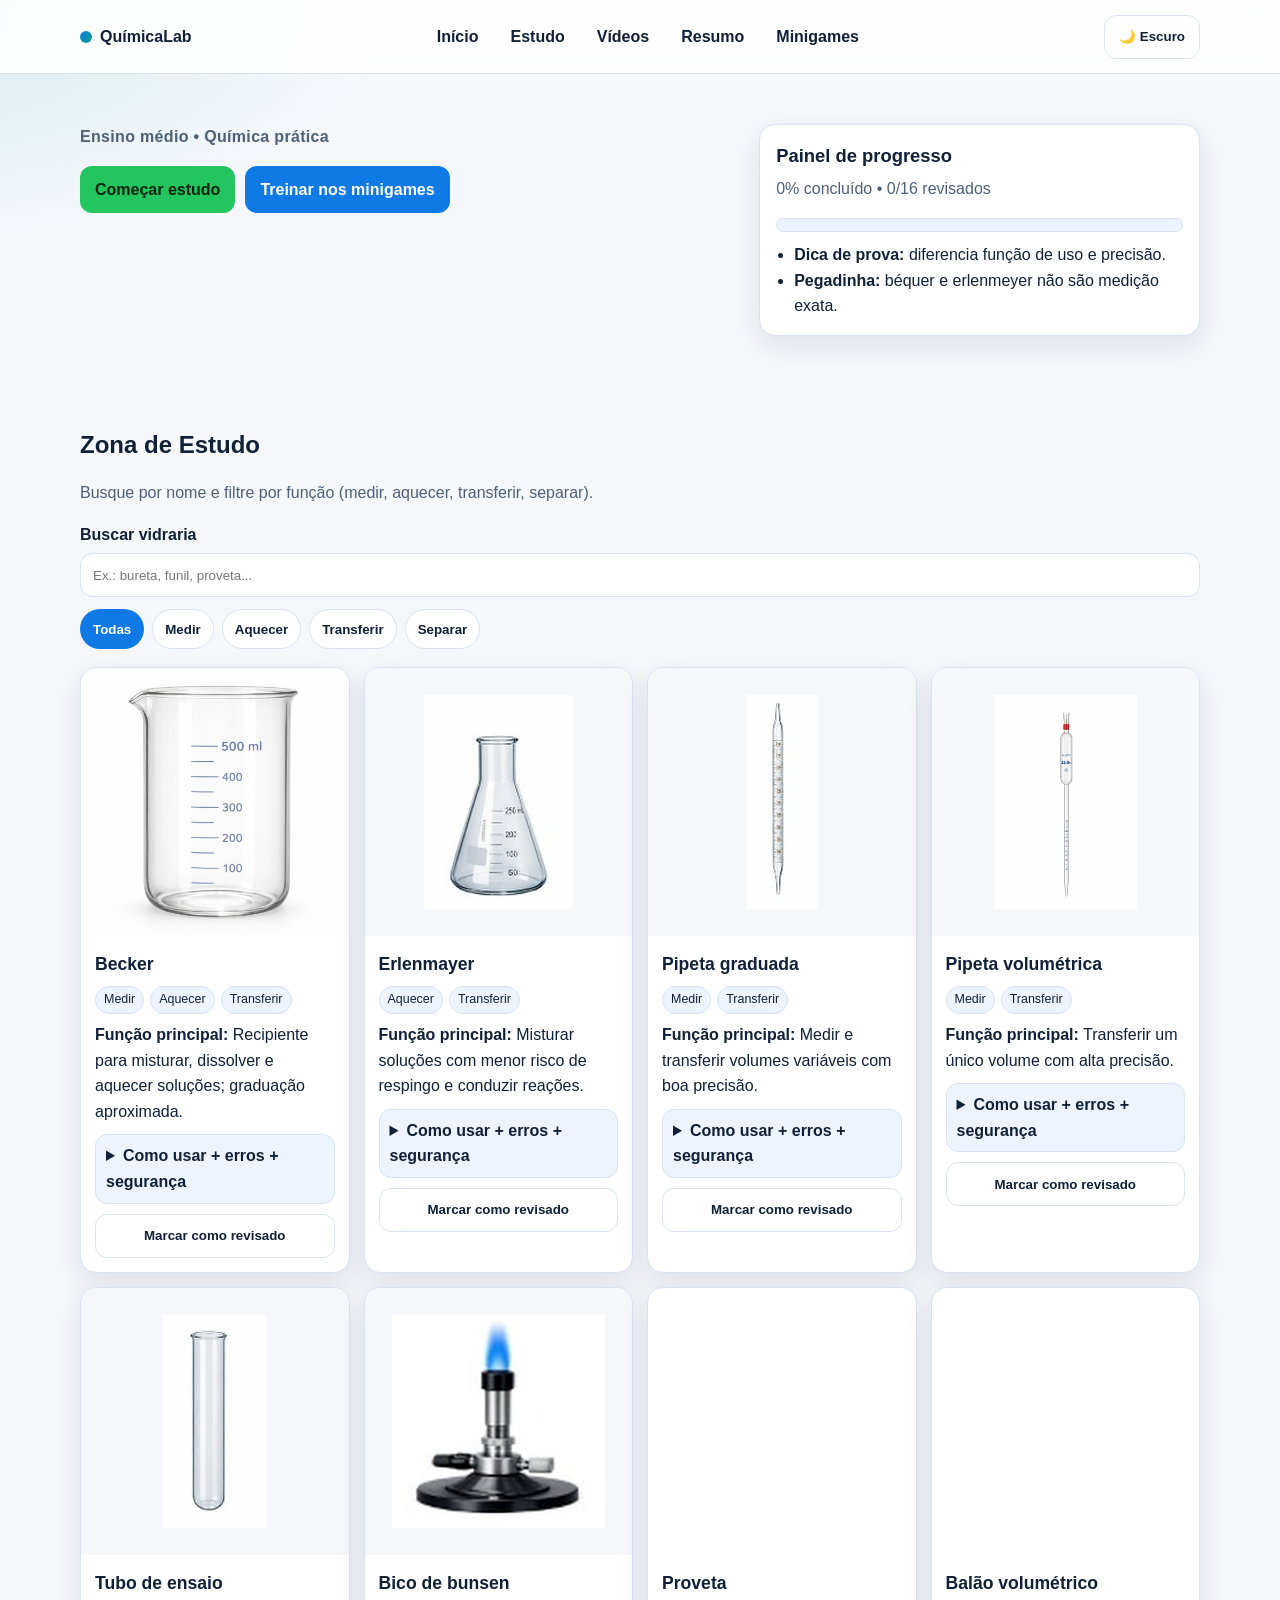
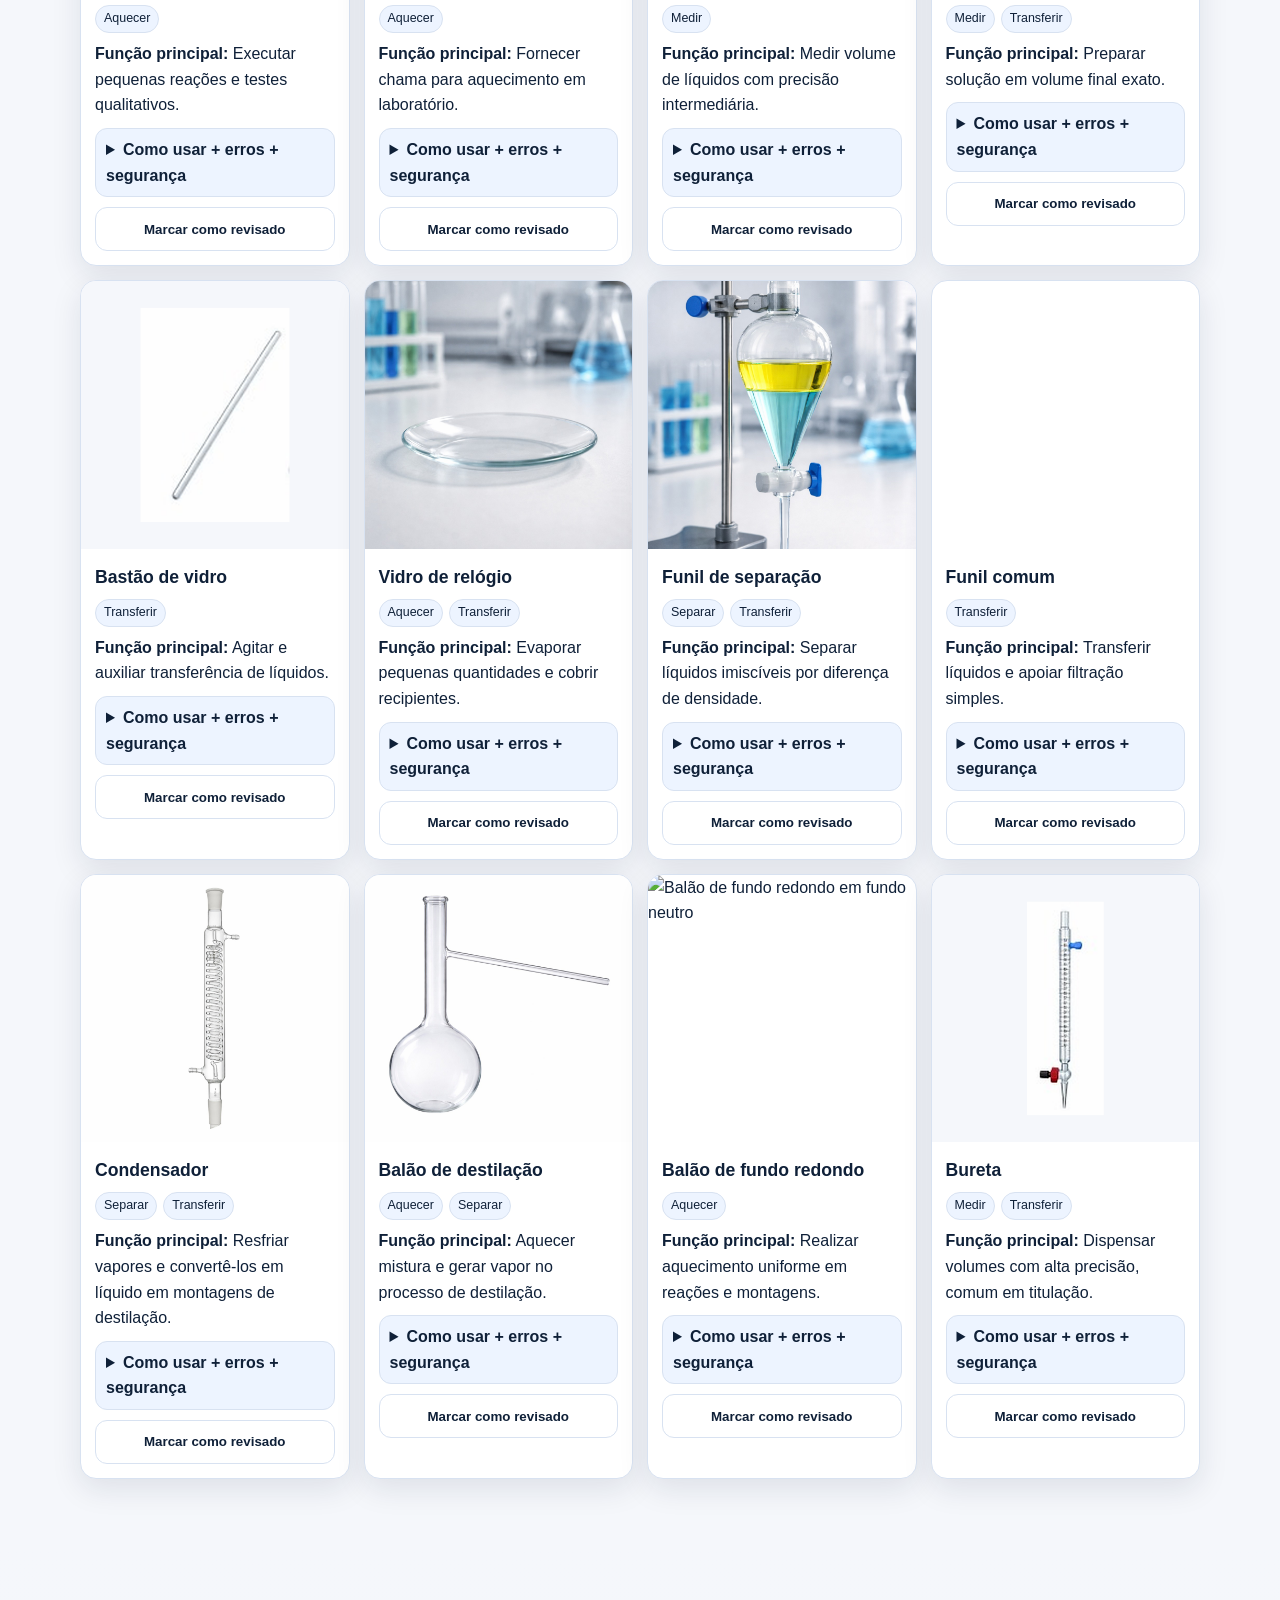
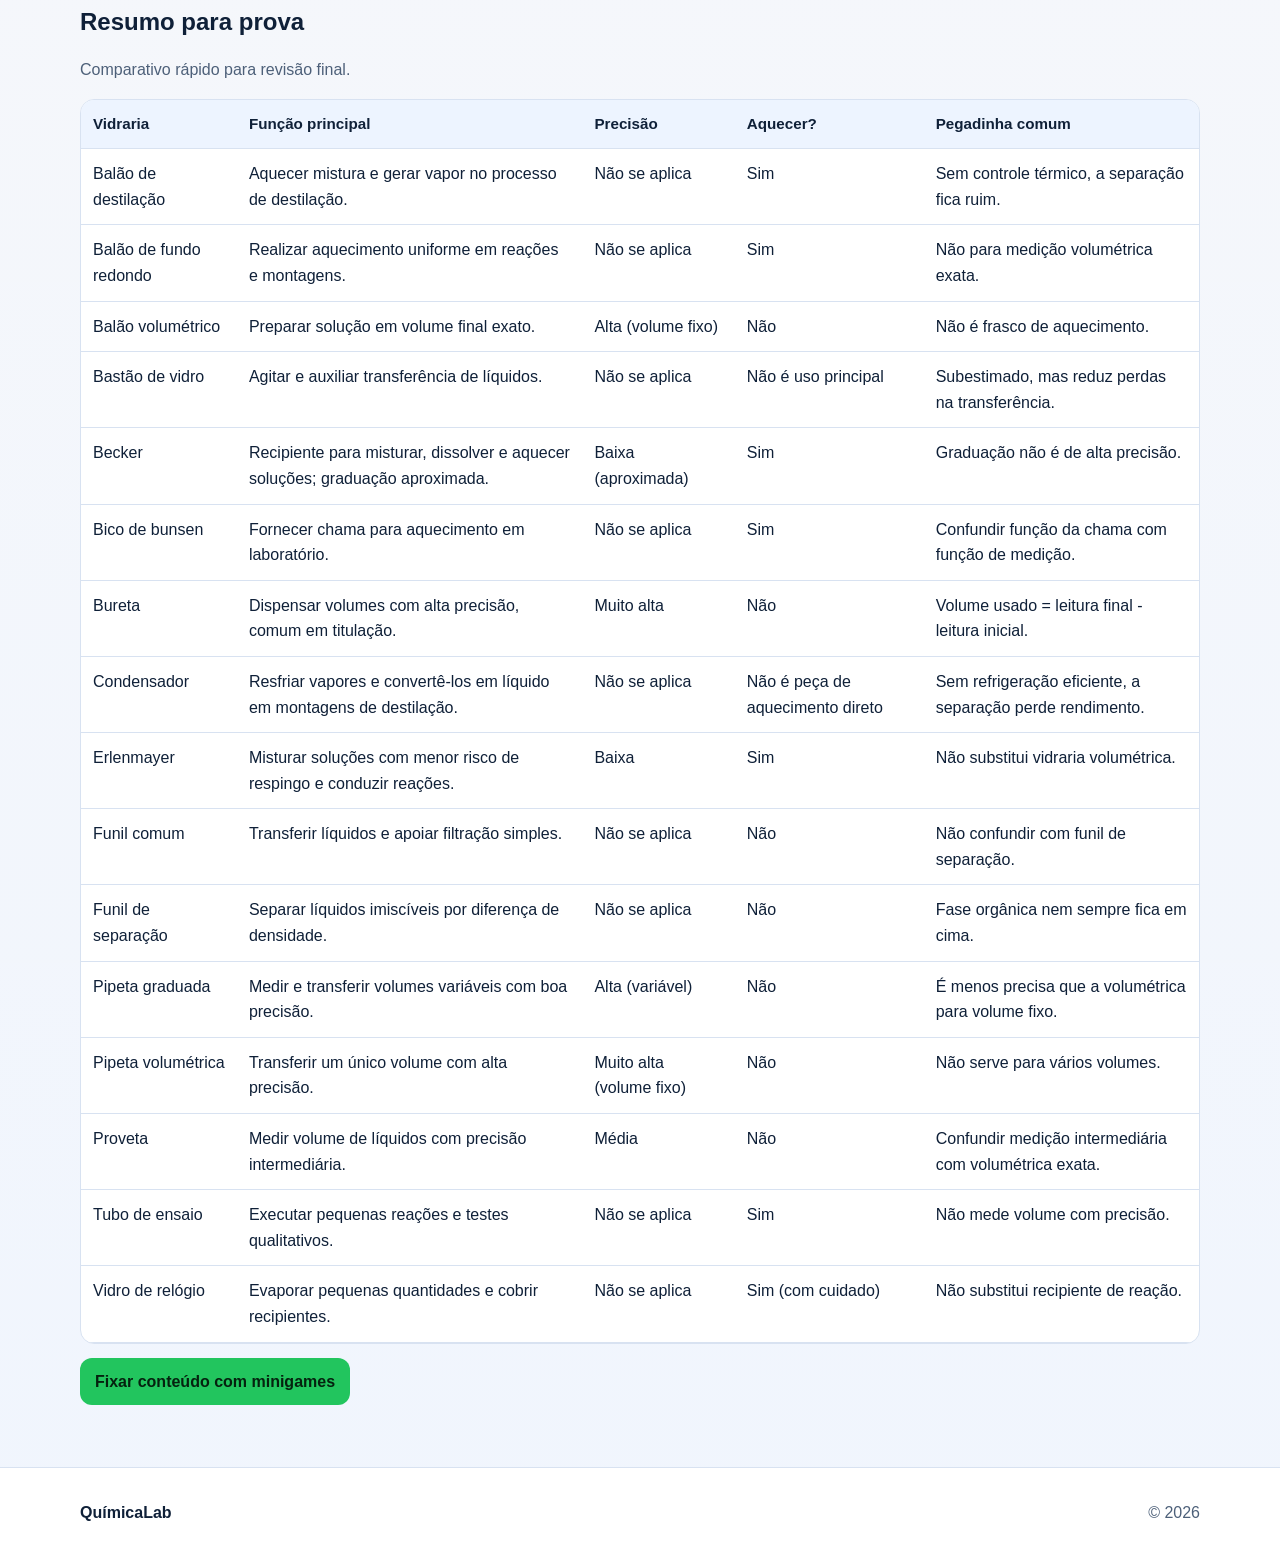
==== index.html @ 2df35b85 "Add files via upload" ====
<!DOCTYPE html>
<html lang="pt-BR" data-theme="light">
<head>
  <meta charset="UTF-8" />
  <meta name="viewport" content="width=device-width, initial-scale=1.0" />
  <meta name="description" content="QuímicaLab Layout 2 - estudo visual de vidrarias com foco em memorização ativa." />
  <title>QuímicaLab • Layout 2</title>
  <link rel="stylesheet" href="assets/css/style.css" />
</head>
<body>
  <a class="skip-link" href="#conteudo">Pular para conteúdo</a>

  <header class="topbar">
    <div class="container topbar-inner">
      <a class="brand" href="#inicio" aria-label="Ir para início">
        <span class="brand-dot" aria-hidden="true"></span>
        <span>QuímicaLab</span>
      </a>

      <nav aria-label="Navegação principal">
        <ul class="nav">
          <li><a href="#inicio">Início</a></li>
          <li><a href="#estudo">Estudo</a></li>
          <li><a href="videos.html">Vídeos</a></li>
          <li><a href="#resumo">Resumo</a></li>
          <li><a href="minigames.html">Minigames</a></li>
        </ul>
      </nav>

      <button id="themeToggle" class="btn btn-ghost" type="button" aria-pressed="false" aria-label="Alternar tema">
        🌙 Escuro
      </button>
    </div>
  </header>

  <main id="conteudo">
    <section id="inicio" class="hero">
      <div class="container hero-grid">
        <div>
          <p class="eyebrow">Ensino médio • Química prática</p>
          <div class="hero-actions">
            <a href="#estudo" class="btn btn-primary">Começar estudo</a>
            <a href="minigames.html" class="btn btn-secondary">Treinar nos minigames</a>
          </div>
        </div>

        <aside class="panel">
          <h2>Painel de progresso</h2>
          <p id="progressText" class="muted">0% concluído</p>
          <div class="progress" role="progressbar" aria-valuemin="0" aria-valuemax="100" aria-valuenow="0">
            <div id="progressFill" class="progress-fill"></div>
          </div>

          <ul class="bullet">
            <li><strong>Dica de prova:</strong> diferencia função de uso e precisão.</li>
            <li><strong>Pegadinha:</strong> béquer e erlenmeyer não são medição exata.</li>
          </ul>
        </aside>
      </div>
    </section>

    <section id="estudo" class="section">
      <div class="container">
        <div class="section-head">
          <h2>Zona de Estudo</h2>
          <p class="muted">Busque por nome e filtre por função (medir, aquecer, transferir, separar).</p>
        </div>

        <div class="toolbar">
          <div class="search-wrap">
            <label for="searchInput">Buscar vidraria</label>
            <input id="searchInput" type="search" placeholder="Ex.: bureta, funil, proveta..." />
          </div>

          <div class="chips" role="group" aria-label="Filtro por função">
            <button class="chip" data-filter="all" aria-pressed="true" type="button">Todas</button>
            <button class="chip" data-filter="medir" aria-pressed="false" type="button">Medir</button>
            <button class="chip" data-filter="aquecer" aria-pressed="false" type="button">Aquecer</button>
            <button class="chip" data-filter="transferir" aria-pressed="false" type="button">Transferir</button>
            <button class="chip" data-filter="separar" aria-pressed="false" type="button">Separar</button>
          </div>
        </div>

        <div id="cards" class="cards" aria-live="polite"></div>
      </div>
    </section>

    <section id="resumo" class="section alt">
      <div class="container">
        <div class="section-head">
          <h2>Resumo para prova</h2>
          <p class="muted">Comparativo rápido para revisão final.</p>
        </div>

        <div class="table-wrap">
          <table>
            <thead>
              <tr>
                <th>Vidraria</th>
                <th>Função principal</th>
                <th>Precisão</th>
                <th>Aquecer?</th>
                <th>Pegadinha comum</th>
              </tr>
            </thead>
            <tbody id="summaryBody"></tbody>
          </table>
        </div>

        <div class="summary-cta">
          <a href="minigames.html" class="btn btn-primary">Fixar conteúdo com minigames</a>
        </div>
      </div>
    </section>
  </main>

  <footer class="footer">
    <div class="container footer-inner">
      <p><strong>QuímicaLab</strong></p>
      <p class="muted">© <span id="year"></span></p>
    </div>
  </footer>

  <script type="module" src="assets/js/app.js"></script>
</body>
</html>
---- assets/css/style.css ----
:root {
  --bg: #f5f7fb;
  --surface: #ffffff;
  --surface-2: #edf4ff;
  --text: #0f2038;
  --muted: #4d6079;
  --border: #d8e2f1;

  --primary: #0f7ae5;
  --secondary: #0e9f8a;
  --accent: #22c55e;
  --danger: #ef4444;

  --focus: #f59e0b;
  --shadow: 0 10px 30px rgba(15, 32, 56, 0.10);
  --radius: 16px;

  --header: 74px;
}

html[data-theme="dark"] {
  --bg: #0b1220;
  --surface: #121b2d;
  --surface-2: #18263e;
  --text: #e7eef9;
  --muted: #9db0cf;
  --border: #2a3f5d;

  --primary: #60a5fa;
  --secondary: #34d399;
  --accent: #4ade80;
  --danger: #f87171;

  --focus: #fbbf24;
  --shadow: 0 10px 28px rgba(0,0,0,.35);
}

*,
*::before,
*::after { box-sizing: border-box; }

html { scroll-behavior: smooth; }

body {
  margin: 0;
  font-family: Inter, "Segoe UI", Roboto, Arial, sans-serif;
  font-size: 16px;
  line-height: 1.6;
  color: var(--text);
  background:
    radial-gradient(1200px 520px at 120% -20%, color-mix(in srgb, var(--primary) 16%, transparent), transparent 60%),
    radial-gradient(900px 420px at -10% 0%, color-mix(in srgb, var(--secondary) 14%, transparent), transparent 58%),
    var(--bg);
}

.skip-link {
  position: absolute;
  top: -100px;
  left: 12px;
  z-index: 1200;
  background: var(--primary);
  color: #fff;
  text-decoration: none;
  border-radius: 10px;
  padding: 8px 12px;
}
.skip-link:focus { top: 10px; }

:focus-visible {
  outline: 3px solid var(--focus);
  outline-offset: 3px;
}

.container {
  width: min(1120px, 92%);
  margin-inline: auto;
}

.topbar {
  position: sticky;
  top: 0;
  z-index: 999;
  height: var(--header);
  border-bottom: 1px solid var(--border);
  background: color-mix(in srgb, var(--surface) 88%, transparent);
  backdrop-filter: blur(8px);
}
.topbar-inner {
  height: 100%;
  display: flex;
  align-items: center;
  gap: 14px;
  justify-content: space-between;
}
.brand {
  text-decoration: none;
  color: var(--text);
  font-weight: 800;
  display: inline-flex;
  align-items: center;
  gap: 8px;
}
.brand-dot {
  width: 12px;
  height: 12px;
  border-radius: 999px;
  background: linear-gradient(135deg, var(--primary), var(--secondary));
}
.nav {
  list-style: none;
  display: flex;
  gap: 12px;
  padding: 0;
  margin: 0;
}
.nav a {
  text-decoration: none;
  color: var(--text);
  font-weight: 600;
  padding: 8px 10px;
  border-radius: 10px;
}
.nav a:hover { background: var(--surface-2); }

.btn {
  min-height: 44px;
  padding: 10px 14px;
  border-radius: 12px;
  border: 1px solid transparent;
  cursor: pointer;
  text-decoration: none;
  font-weight: 700;
  display: inline-flex;
  align-items: center;
  justify-content: center;
  transition: transform .18s ease, background-color .2s ease, border-color .2s ease;
}
.btn:hover { transform: translateY(-1px); }
.btn-primary { background: var(--accent); color: #05220f; }
.btn-secondary { background: var(--primary); color: #fff; }
.btn-ghost { background: transparent; border-color: var(--border); color: var(--text); }

.hero {
  padding: 50px 0 28px;
}
.hero-grid {
  display: grid;
  gap: 18px;
}
.eyebrow {
  margin: 0 0 8px;
  color: var(--secondary);
  font-weight: 800;
  letter-spacing: 0.02em;
}
.hero h1 {
  margin: 0 0 8px;
  line-height: 1.2;
  font-size: clamp(1.8rem, 4vw, 2.6rem);
}
.hero p {
  margin: 0 0 16px;
  color: var(--muted);
}
.hero-actions { display: flex; gap: 10px; flex-wrap: wrap; }

.panel {
  background: var(--surface);
  border: 1px solid var(--border);
  border-radius: var(--radius);
  box-shadow: var(--shadow);
  padding: 16px;
}
.panel h2 { margin: 0 0 6px; font-size: 1.15rem; }
.bullet { margin: 10px 0 0; padding-left: 18px; }

.progress {
  height: 14px;
  border-radius: 999px;
  overflow: hidden;
  background: var(--surface-2);
  border: 1px solid var(--border);
}
.progress-fill {
  width: 0%;
  height: 100%;
  background: linear-gradient(90deg, var(--primary), var(--secondary));
  transition: width .3s ease;
}

.section {
  padding: 62px 0;
  scroll-margin-top: calc(var(--header) + 14px);
}
.alt {
  background: linear-gradient(180deg, transparent, color-mix(in srgb, var(--surface-2) 56%, transparent));
}
.section-head h2 { margin: 0 0 6px; }
.muted { color: var(--muted); }

.toolbar {
  margin-top: 14px;
  margin-bottom: 18px;
  display: grid;
  gap: 12px;
}
.search-wrap label {
  display: block;
  margin-bottom: 6px;
  font-weight: 600;
}
.search-wrap input {
  width: 100%;
  min-height: 44px;
  border-radius: 12px;
  border: 1px solid var(--border);
  background: var(--surface);
  color: var(--text);
  padding: 10px 12px;
}
.chips { display: flex; flex-wrap: wrap; gap: 8px; }
.chip {
  border: 1px solid var(--border);
  background: var(--surface);
  color: var(--text);
  border-radius: 999px;
  min-height: 40px;
  padding: 8px 12px;
  cursor: pointer;
  font-weight: 700;
}
.chip[aria-pressed="true"] {
  background: var(--primary);
  color: #fff;
  border-color: transparent;
}

.cards {
  display: grid;
  grid-template-columns: repeat(auto-fit, minmax(260px,1fr));
  gap: 14px;
}
.card {
  background: var(--surface);
  border: 1px solid var(--border);
  border-radius: 16px;
  overflow: hidden;
  box-shadow: var(--shadow);
}
.card-media {
  aspect-ratio: 1 / 1;
  background: transparent;
  border-bottom: none;
  overflow: hidden;
  display: block;
  place-items: center;
}
.card-media img {
  width: 100%;
  height: 100%;
  object-fit: cover;
  display: block;
}
.card-body { padding: 14px; }
.card h3 { margin: 0 0 4px; font-size: 1.1rem; }

.badges { display: flex; gap: 6px; flex-wrap: wrap; margin: 8px 0; }
.badge {
  border: 1px solid var(--border);
  border-radius: 999px;
  background: var(--surface-2);
  padding: 3px 8px;
  font-size: .78rem;
}
.card p { margin: 0 0 10px; }

.card details {
  border: 1px solid var(--border);
  background: var(--surface-2);
  border-radius: 12px;
  padding: 8px 10px;
}
.card summary {
  cursor: pointer;
  font-weight: 700;
}
.card ul {
  margin: 8px 0;
  padding-left: 18px;
}

.callout {
  margin-top: 8px;
  border-radius: 10px;
  border: 1px solid var(--border);
  padding: 8px 10px;
  font-size: .94rem;
}
.callout.tip {
  background: color-mix(in srgb, var(--secondary) 18%, transparent);
}
.callout.warn {
  background: color-mix(in srgb, #f59e0b 20%, transparent);
}

.mark-btn {
  width: 100%;
  margin-top: 10px;
}
.mark-btn.done {
  background: color-mix(in srgb, var(--accent) 22%, transparent);
  border-color: color-mix(in srgb, var(--accent) 60%, var(--border));
}

.empty {
  border: 1px dashed var(--border);
  border-radius: 12px;
  padding: 16px;
  background: var(--surface);
  color: var(--muted);
}

.table-wrap {
  overflow-x: auto;
  border: 1px solid var(--border);
  border-radius: 14px;
  background: var(--surface);
}
table {
  width: 100%;
  border-collapse: collapse;
  min-width: 760px;
}
th, td {
  border-bottom: 1px solid var(--border);
  padding: 12px;
  text-align: left;
  vertical-align: top;
}
th {
  background: var(--surface-2);
  font-size: .95rem;
}
.summary-cta {
  margin-top: 14px;
}

.mini-hero { padding-bottom: 12px; }
.mini-grid {
  display: grid;
  gap: 14px;
}
.game-card .game-head {
  display: flex;
  flex-wrap: wrap;
  gap: 10px;
  justify-content: space-between;
  align-items: center;
}
.stats {
  display: flex;
  gap: 14px;
  flex-wrap: wrap;
  color: var(--muted);
  margin: 8px 0 10px;
}
.memory-board {
  display: grid;
  grid-template-columns: repeat(auto-fit, minmax(118px, 1fr));
  gap: 8px;
}
.memory-card {
  min-height: 82px;
  border-radius: 12px;
  border: 1px solid var(--border);
  background: var(--surface-2);
  color: var(--text);
  cursor: pointer;
  padding: 8px;
  font-weight: 700;
  text-align: center;
}
.memory-card .small {
  font-size: .74rem;
  color: var(--muted);
  display: block;
  margin-top: 4px;
}
.memory-card.revealed {
  background: var(--surface);
}
.memory-card.matched {
  border-color: color-mix(in srgb, var(--accent) 62%, var(--border));
  background: color-mix(in srgb, var(--accent) 18%, transparent);
}
.memory-card:disabled {
  cursor: default;
}

.sprint-box {
  border: 1px solid var(--border);
  border-radius: 12px;
  padding: 12px;
  background: var(--surface-2);
}
.question {
  margin: 0 0 10px;
  font-weight: 700;
}
.options {
  display: grid;
  gap: 8px;
}
.option {
  text-align: left;
  border-radius: 10px;
  min-height: 42px;
  border: 1px solid var(--border);
  background: var(--surface);
  color: var(--text);
  padding: 8px 10px;
  cursor: pointer;
  font-weight: 600;
}
.option.correct {
  border-color: color-mix(in srgb, var(--accent) 60%, var(--border));
  background: color-mix(in srgb, var(--accent) 17%, transparent);
}
.option.incorrect {
  border-color: color-mix(in srgb, var(--danger) 62%, var(--border));
  background: color-mix(in srgb, var(--danger) 16%, transparent);
}
.feedback {
  min-height: 1.6em;
  font-weight: 700;
  margin-top: 10px;
}
.cta-back { margin-top: 12px; }

.footer {
  border-top: 1px solid var(--border);
  background: var(--surface);
  padding: 16px 0 24px;
}
.footer-inner {
  display: flex;
  flex-wrap: wrap;
  justify-content: space-between;
  gap: 8px;
}

@media (min-width: 900px) {
  .hero-grid { grid-template-columns: 1.2fr .8fr; }
  .mini-grid { grid-template-columns: 1fr 1fr; }
}

@media (max-width: 820px) {
  .nav { display: none; }
}

@media (prefers-reduced-motion: reduce) {
  * {
    animation: none !important;
    transition: none !important;
    scroll-behavior: auto !important;
  }
}

/* ===== Desafio da Imagem ===== */
.image-quiz-box {
  border: 1px solid var(--border);
  border-radius: 12px;
  background: var(--surface-2);
  padding: 12px;
}

.image-quiz-media {
  width: 100%;
  aspect-ratio: 1 / 1;
  max-width: 360px;
  margin: 0 auto 10px;
  border: 1px solid var(--border);
  border-radius: 12px;
  background: #f5f7fb;
  display: grid;
  place-items: center;
  overflow: hidden;
}

.image-quiz-media img {
  width: 78%;
  height: 78%;
  object-fit: contain;
}

/* ===== Página de Vídeos ===== */

.video-grid {
  display: grid;
  gap: 18px;
  margin-top: 18px;
}

.video-card {
  background: var(--surface);
  border: 1px solid var(--border);
  border-radius: 16px;
  overflow: hidden;
  box-shadow: var(--shadow);
}

.video-wrapper {
  position: relative;
  width: 100%;
  aspect-ratio: 16 / 9;
  background: #000;
}

.video-wrapper iframe {
  width: 100%;
  height: 100%;
  border: none;
}

.video-body {
  padding: 14px;
}

@media (min-width: 900px) {
  .video-grid {
    grid-template-columns: repeat(2, 1fr);
  }
}
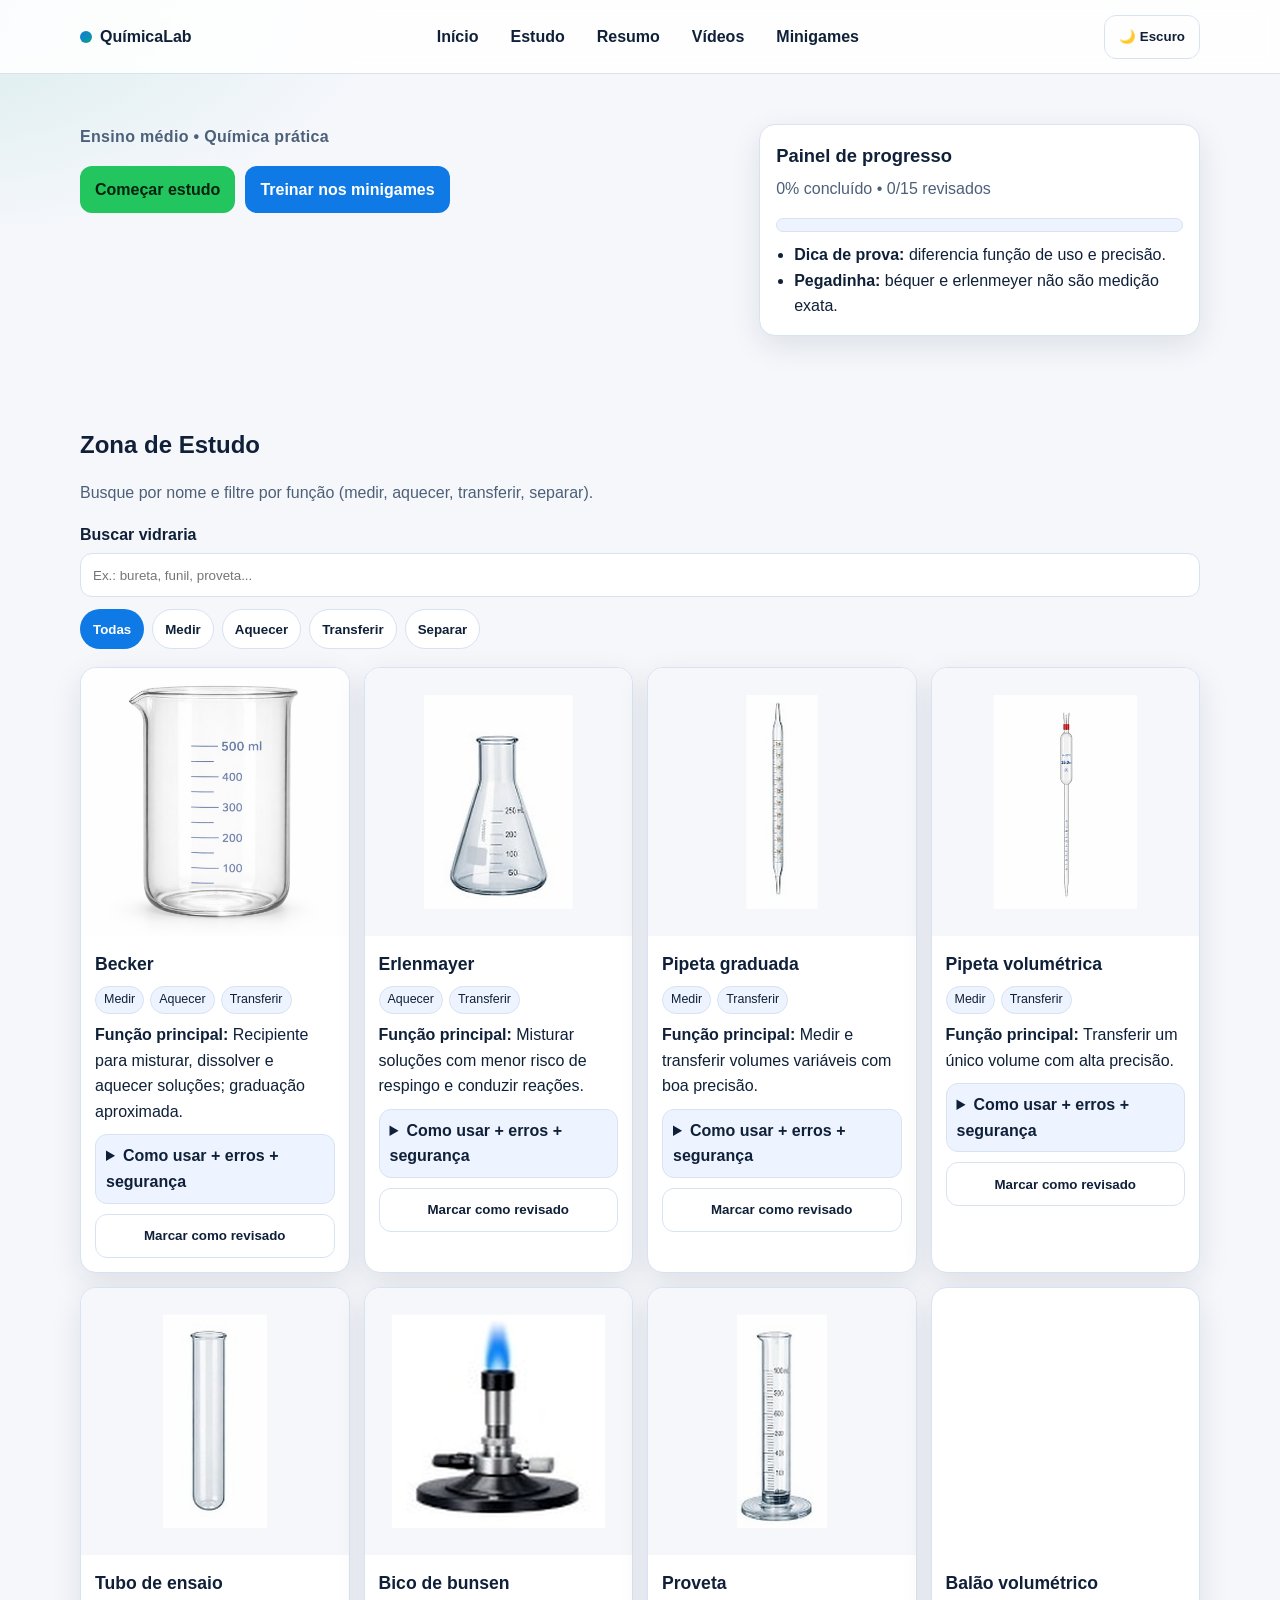
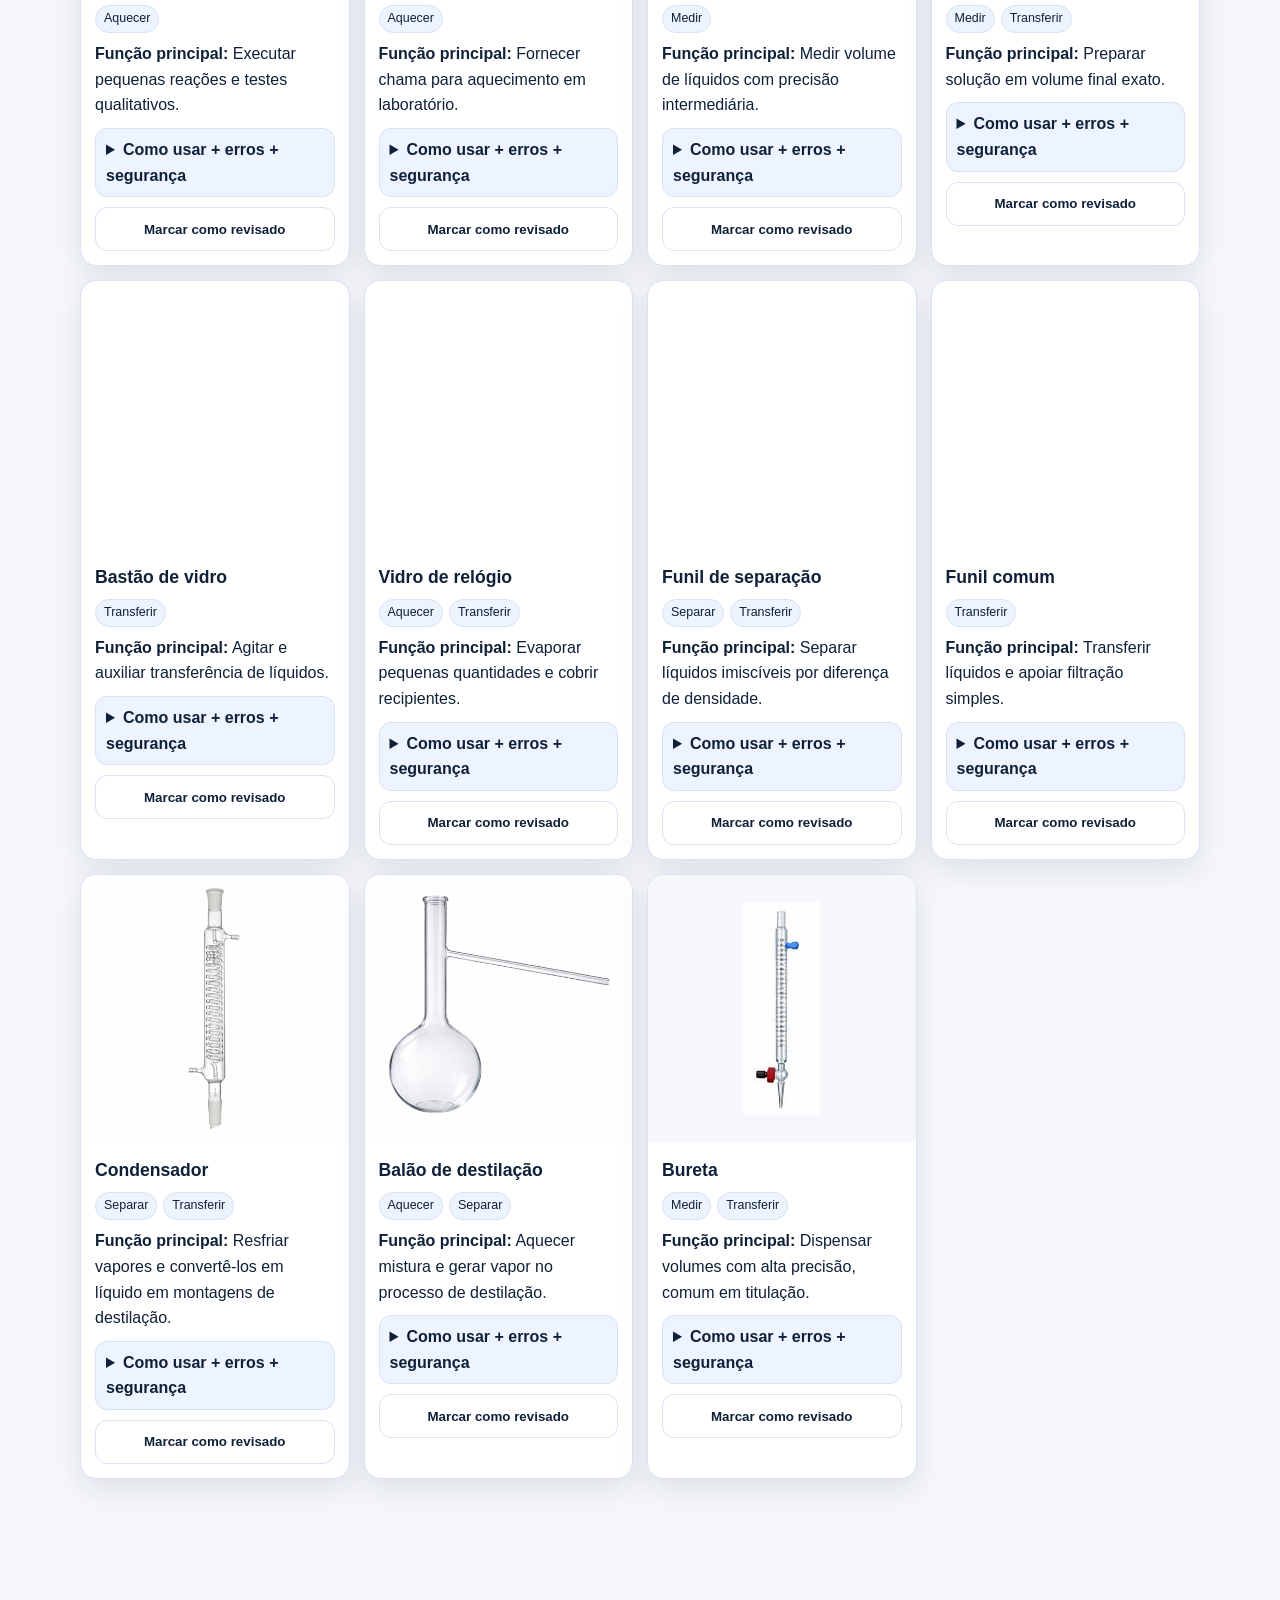
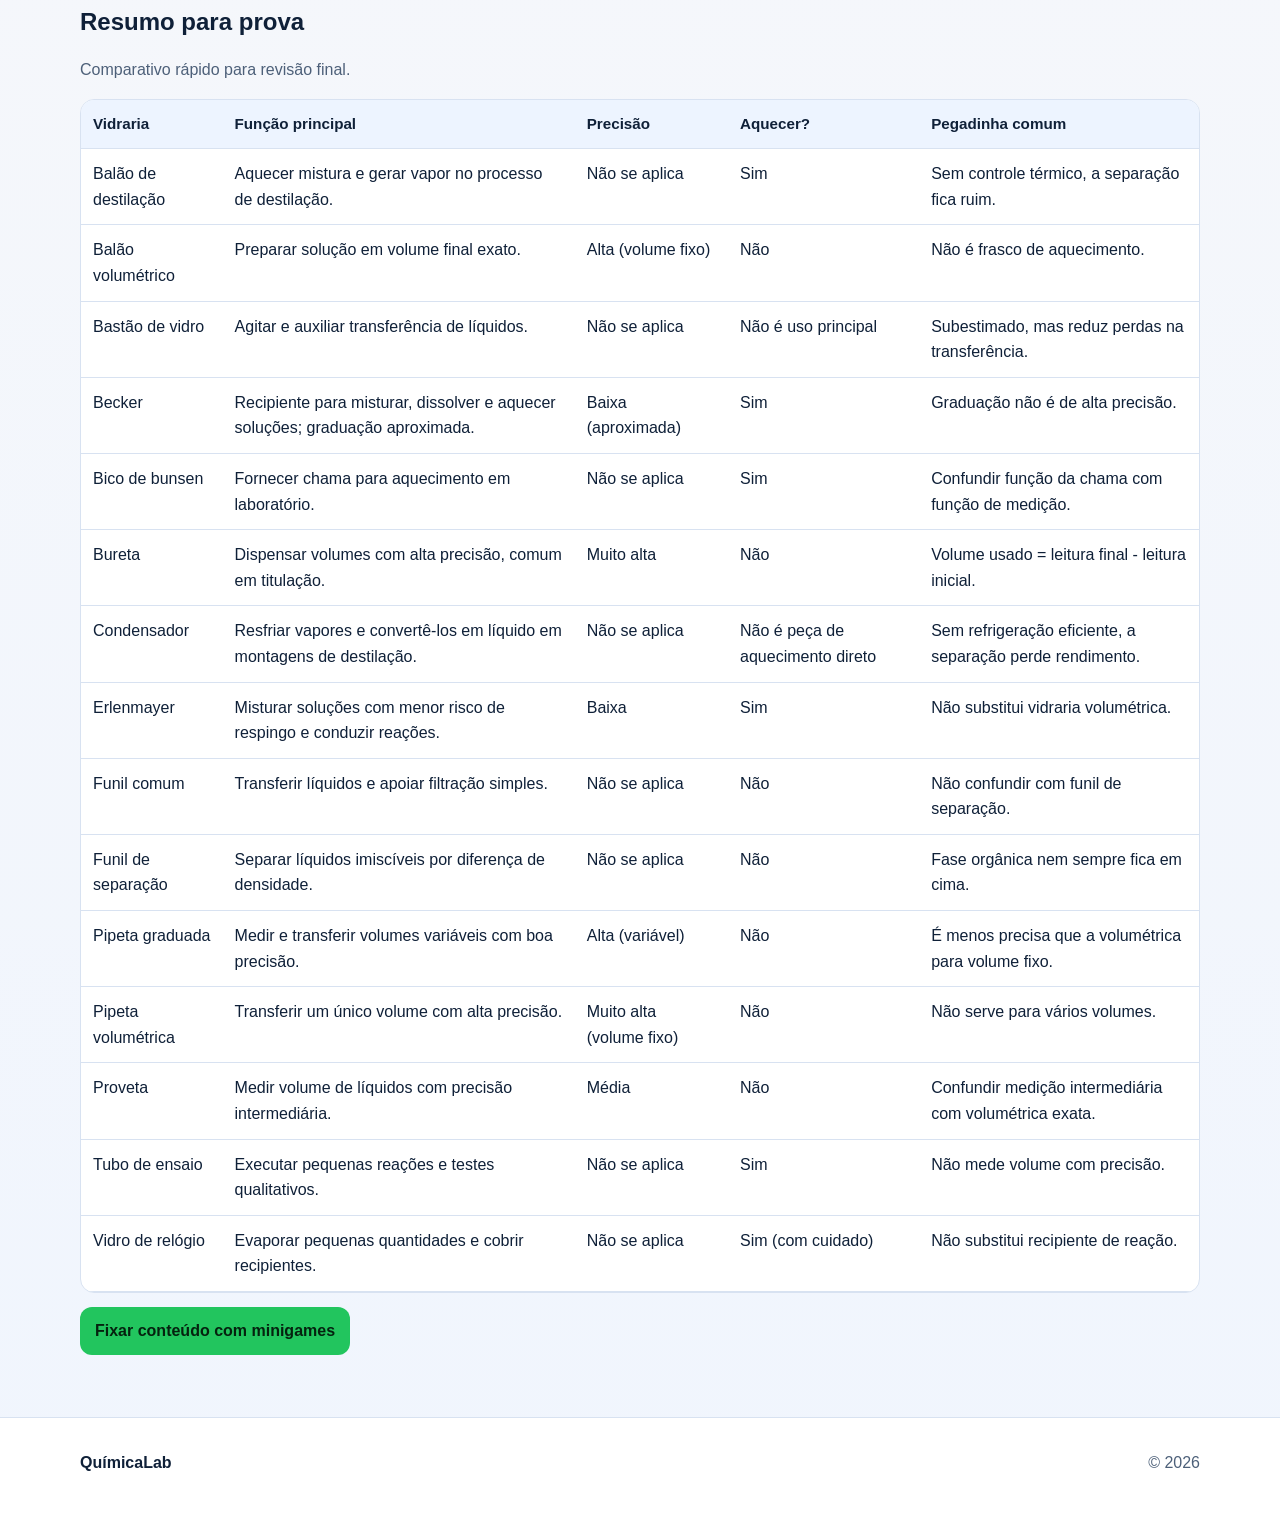
==== commit 177c37a1: "Add files via upload" ====
--- a/index.html
+++ b/index.html
@@ -20,9 +20,9 @@
       <nav aria-label="Navegação principal">
         <ul class="nav">
           <li><a href="#inicio">Início</a></li>
-          <li><a href="#estudo">Estudo</a></li>
+          <li><a href=index.html#estudo>Estudo</a></li>
+          <li><a href="index.html#resumo">Resumo</a></li>
           <li><a href="videos.html">Vídeos</a></li>
-          <li><a href="#resumo">Resumo</a></li>
           <li><a href="minigames.html">Minigames</a></li>
         </ul>
       </nav>
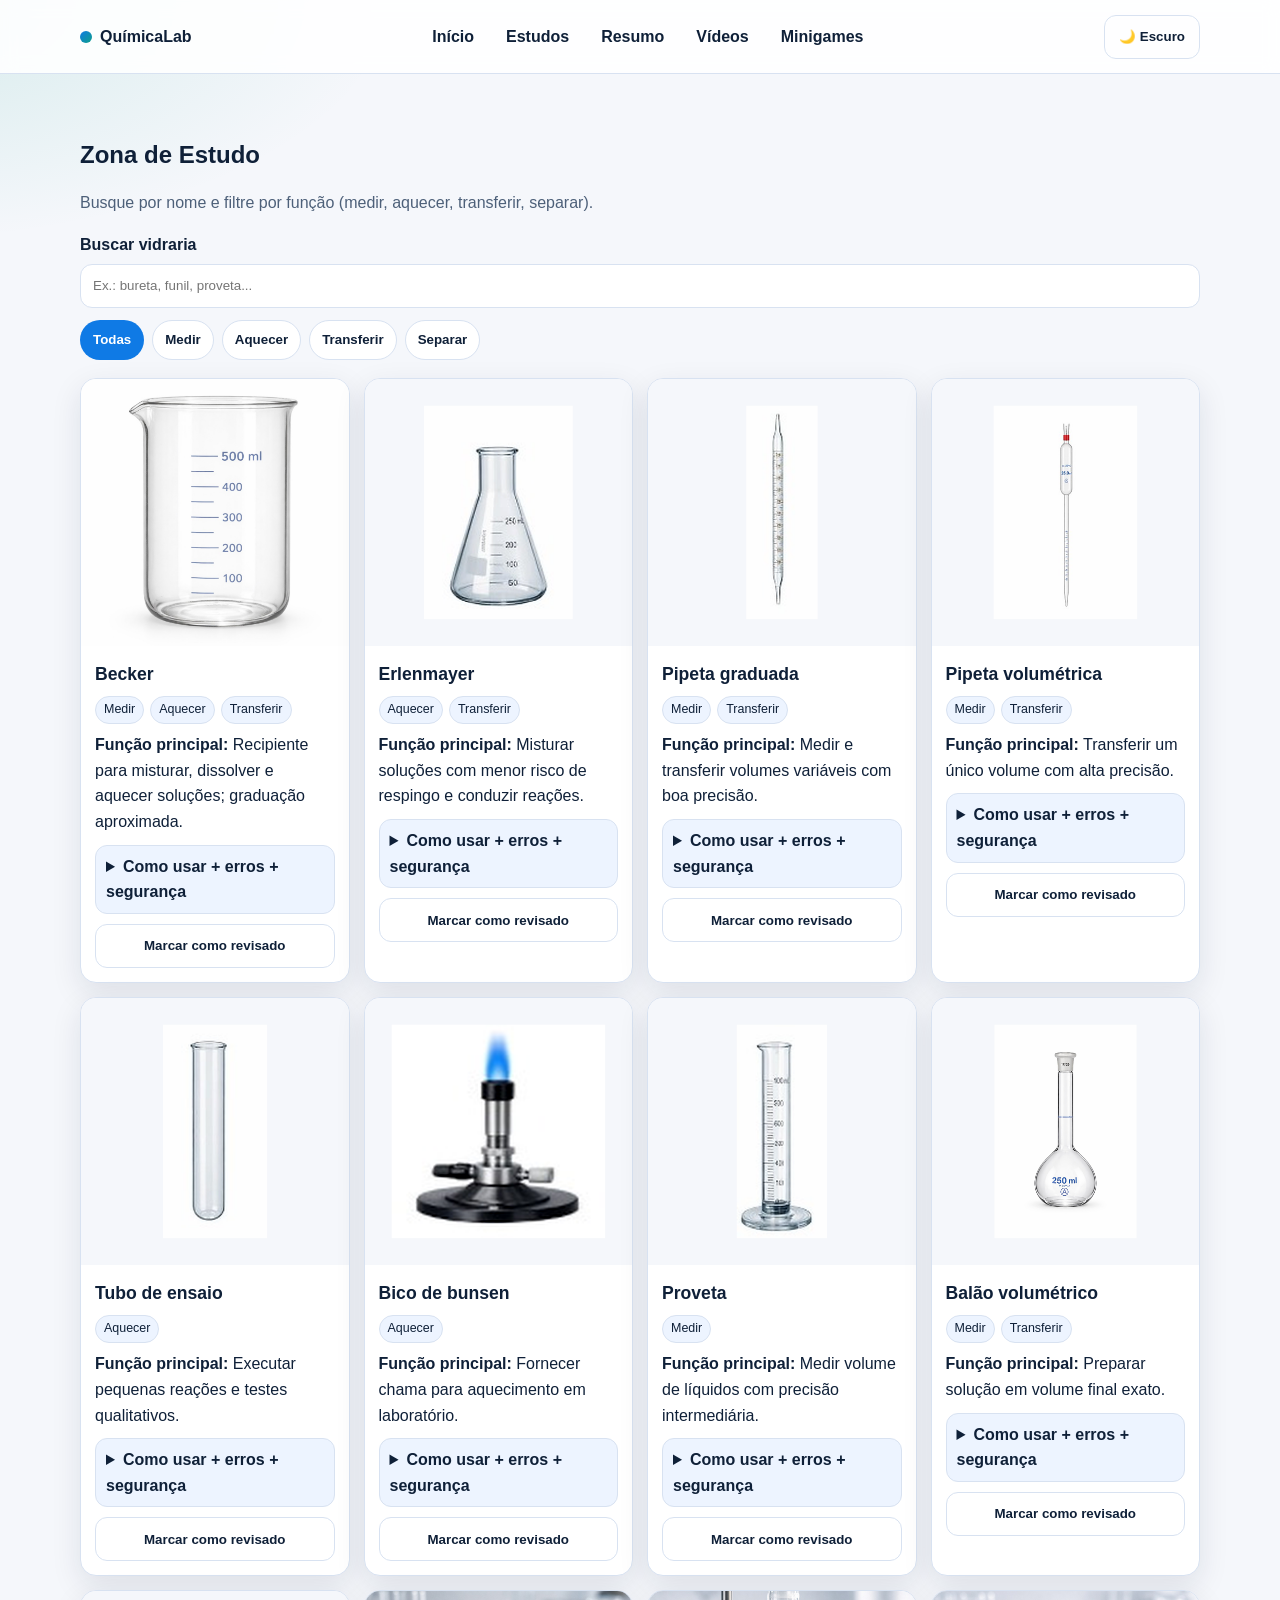
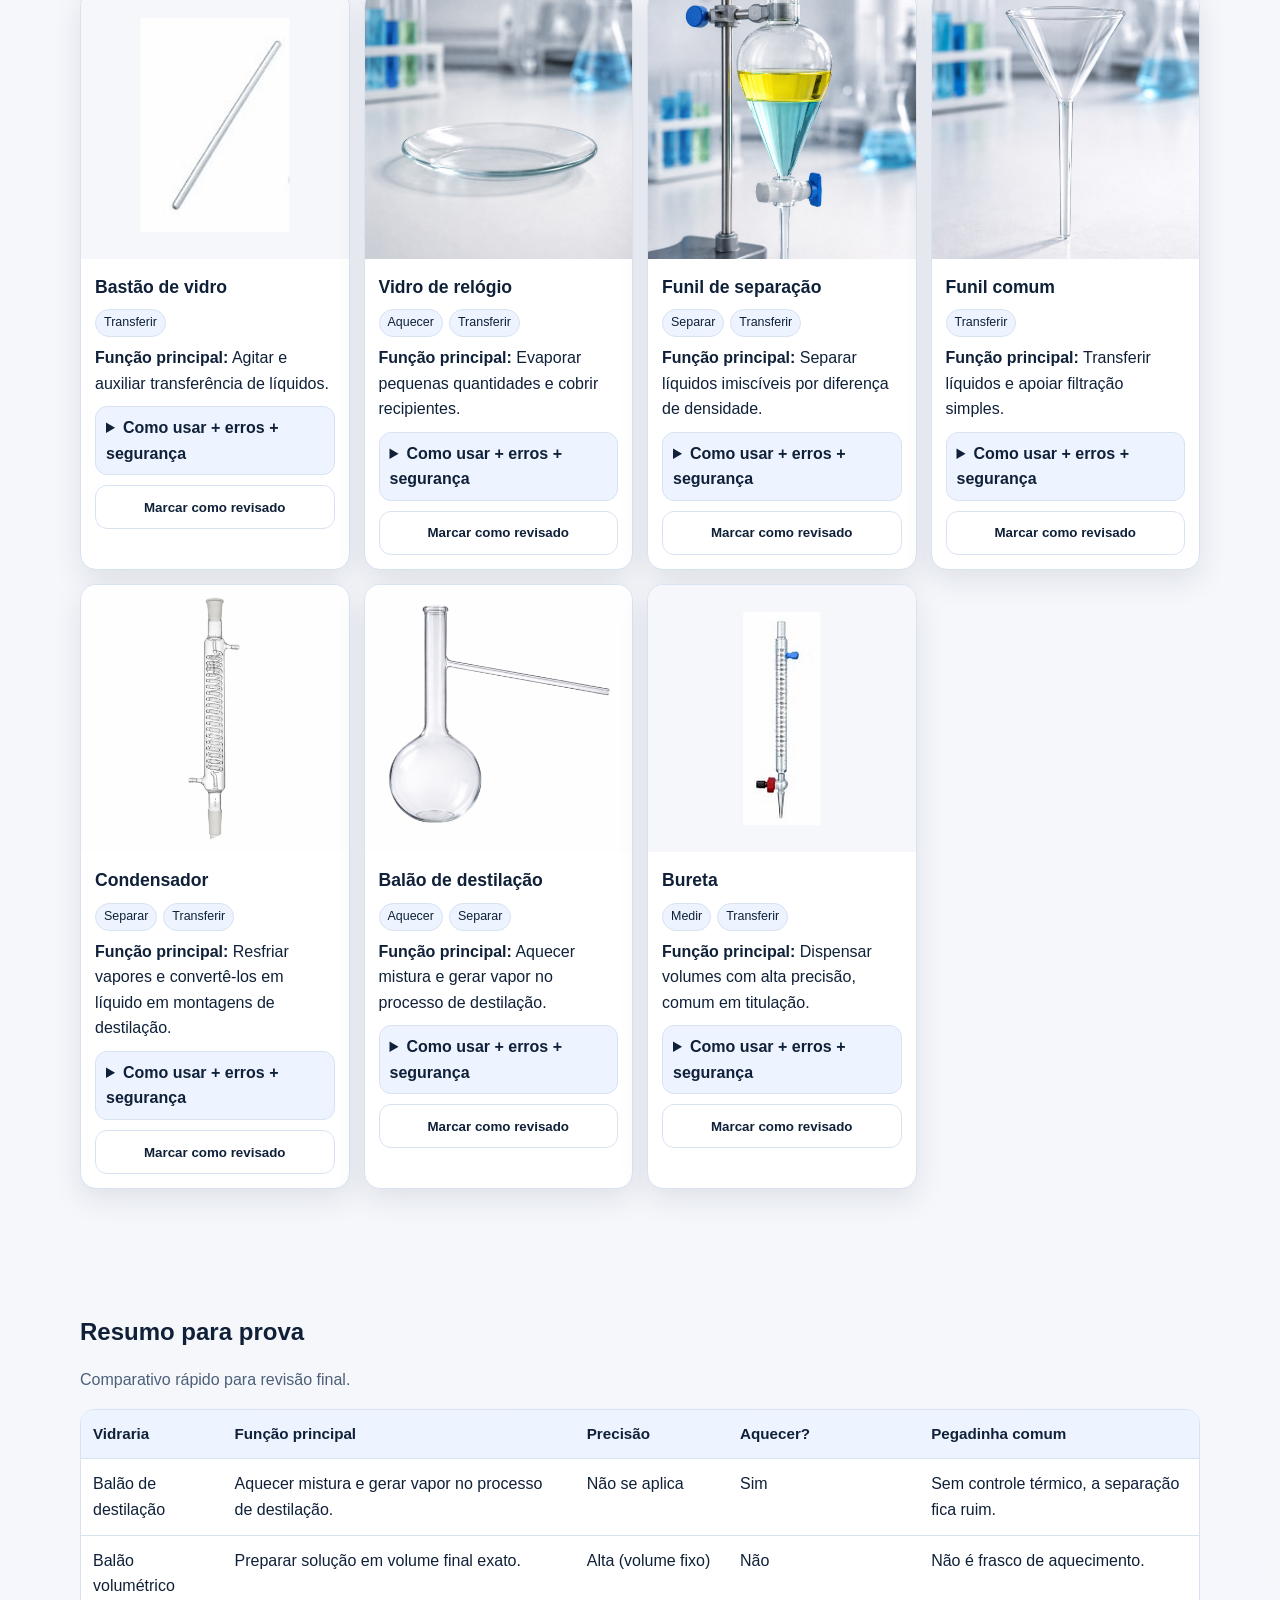
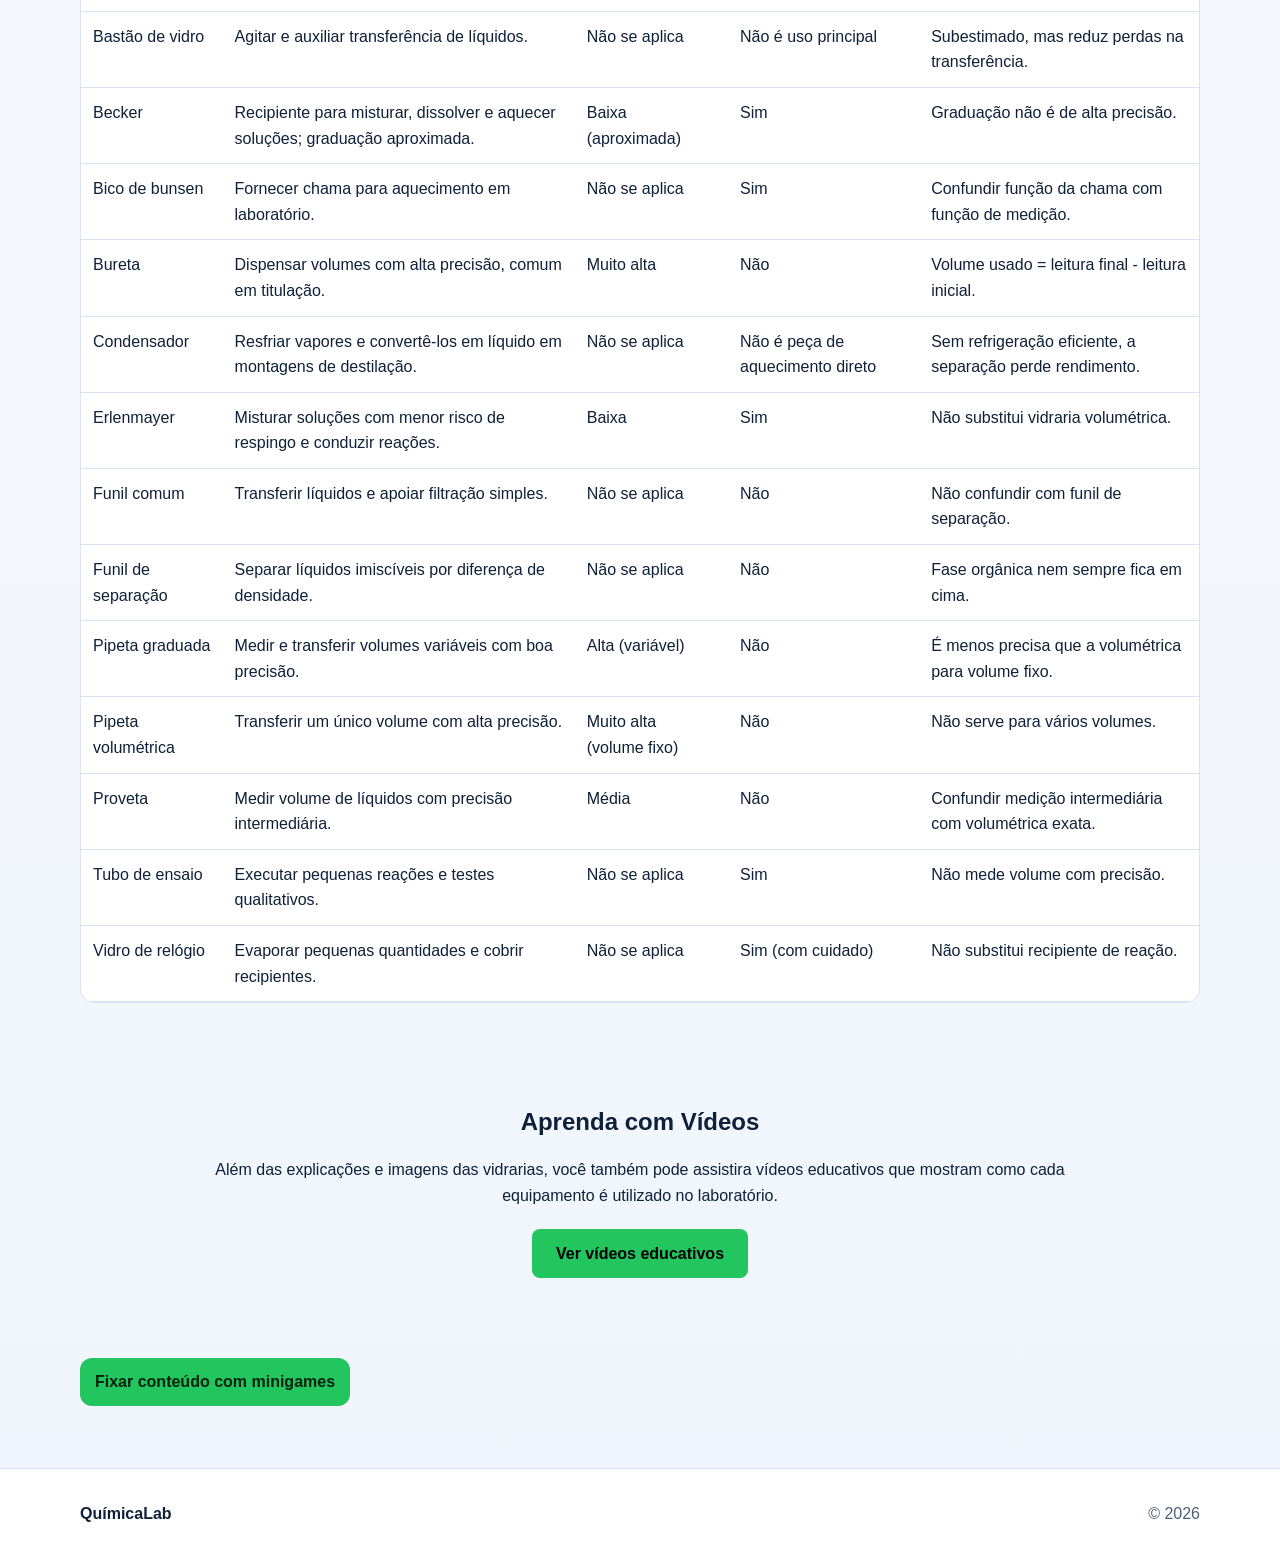
==== commit e7e52320: "Add files via upload" ====
--- a/index.html
+++ b/index.html
@@ -20,8 +20,8 @@
       <nav aria-label="Navegação principal">
         <ul class="nav">
           <li><a href="#inicio">Início</a></li>
-          <li><a href=index.html#estudo>Estudo</a></li>
-          <li><a href="index.html#resumo">Resumo</a></li>
+          <li><a href="#estudo">Estudos</a></li>
+          <li><a href="#resumo">Resumo</a></li>
           <li><a href="videos.html">Vídeos</a></li>
           <li><a href="minigames.html">Minigames</a></li>
         </ul>
@@ -32,32 +32,6 @@
       </button>
     </div>
   </header>
-
-  <main id="conteudo">
-    <section id="inicio" class="hero">
-      <div class="container hero-grid">
-        <div>
-          <p class="eyebrow">Ensino médio • Química prática</p>
-          <div class="hero-actions">
-            <a href="#estudo" class="btn btn-primary">Começar estudo</a>
-            <a href="minigames.html" class="btn btn-secondary">Treinar nos minigames</a>
-          </div>
-        </div>
-
-        <aside class="panel">
-          <h2>Painel de progresso</h2>
-          <p id="progressText" class="muted">0% concluído</p>
-          <div class="progress" role="progressbar" aria-valuemin="0" aria-valuemax="100" aria-valuenow="0">
-            <div id="progressFill" class="progress-fill"></div>
-          </div>
-
-          <ul class="bullet">
-            <li><strong>Dica de prova:</strong> diferencia função de uso e precisão.</li>
-            <li><strong>Pegadinha:</strong> béquer e erlenmeyer não são medição exata.</li>
-          </ul>
-        </aside>
-      </div>
-    </section>
 
     <section id="estudo" class="section">
       <div class="container">
@@ -106,6 +80,12 @@
             <tbody id="summaryBody"></tbody>
           </table>
         </div>
+        
+        <section class="videos-section">
+          <h2>Aprenda com Vídeos</h2>
+          <p>Além das explicações e imagens das vidrarias, você também pode assistira vídeos educativos que mostram como cada equipamento é utilizado no laboratório.</p>
+          <a href="videos.html" class="videos-button">Ver vídeos educativos</a>
+</section>
 
         <div class="summary-cta">
           <a href="minigames.html" class="btn btn-primary">Fixar conteúdo com minigames</a>
--- a/assets/css/style.css
+++ b/assets/css/style.css
@@ -530,4 +530,36 @@
   .video-grid {
     grid-template-columns: repeat(2, 1fr);
   }
+}
+
+.videos-section{
+    text-align:center;
+    padding:40px 20px;
+    margin:40px auto;
+    max-width:900px;
+    border-radius:12px;
+    background:var(--card-bg);
+}
+
+.videos-section h2{
+    margin-bottom:10px;
+}
+
+.videos-section p{
+    margin-bottom:20px;
+}
+
+.videos-button{
+    display:inline-block;
+    padding:12px 24px;
+    border-radius:8px;
+    text-decoration:none;
+    font-weight:bold;
+    background:var(--accent);
+    color:black;
+    transition:0.2s;
+}
+
+.videos-button:hover{
+    transform:scale(1.05);
 }
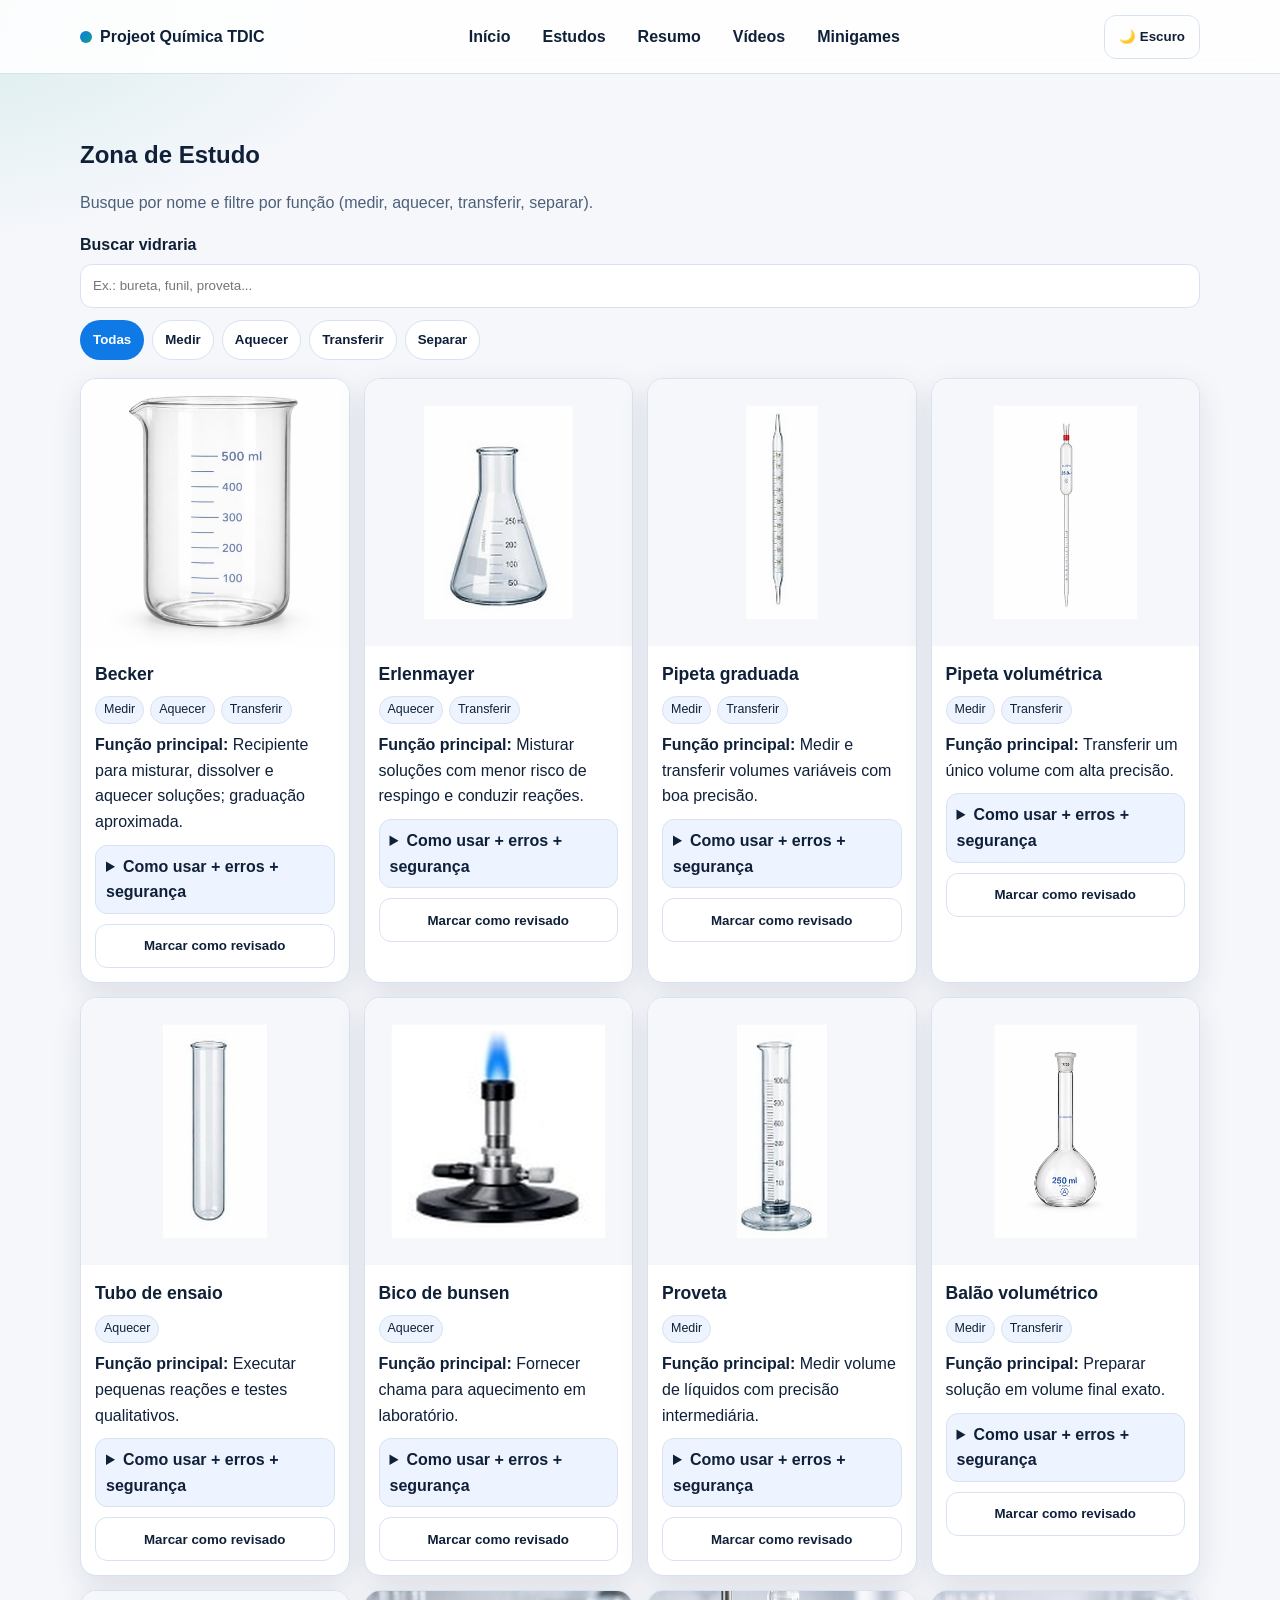
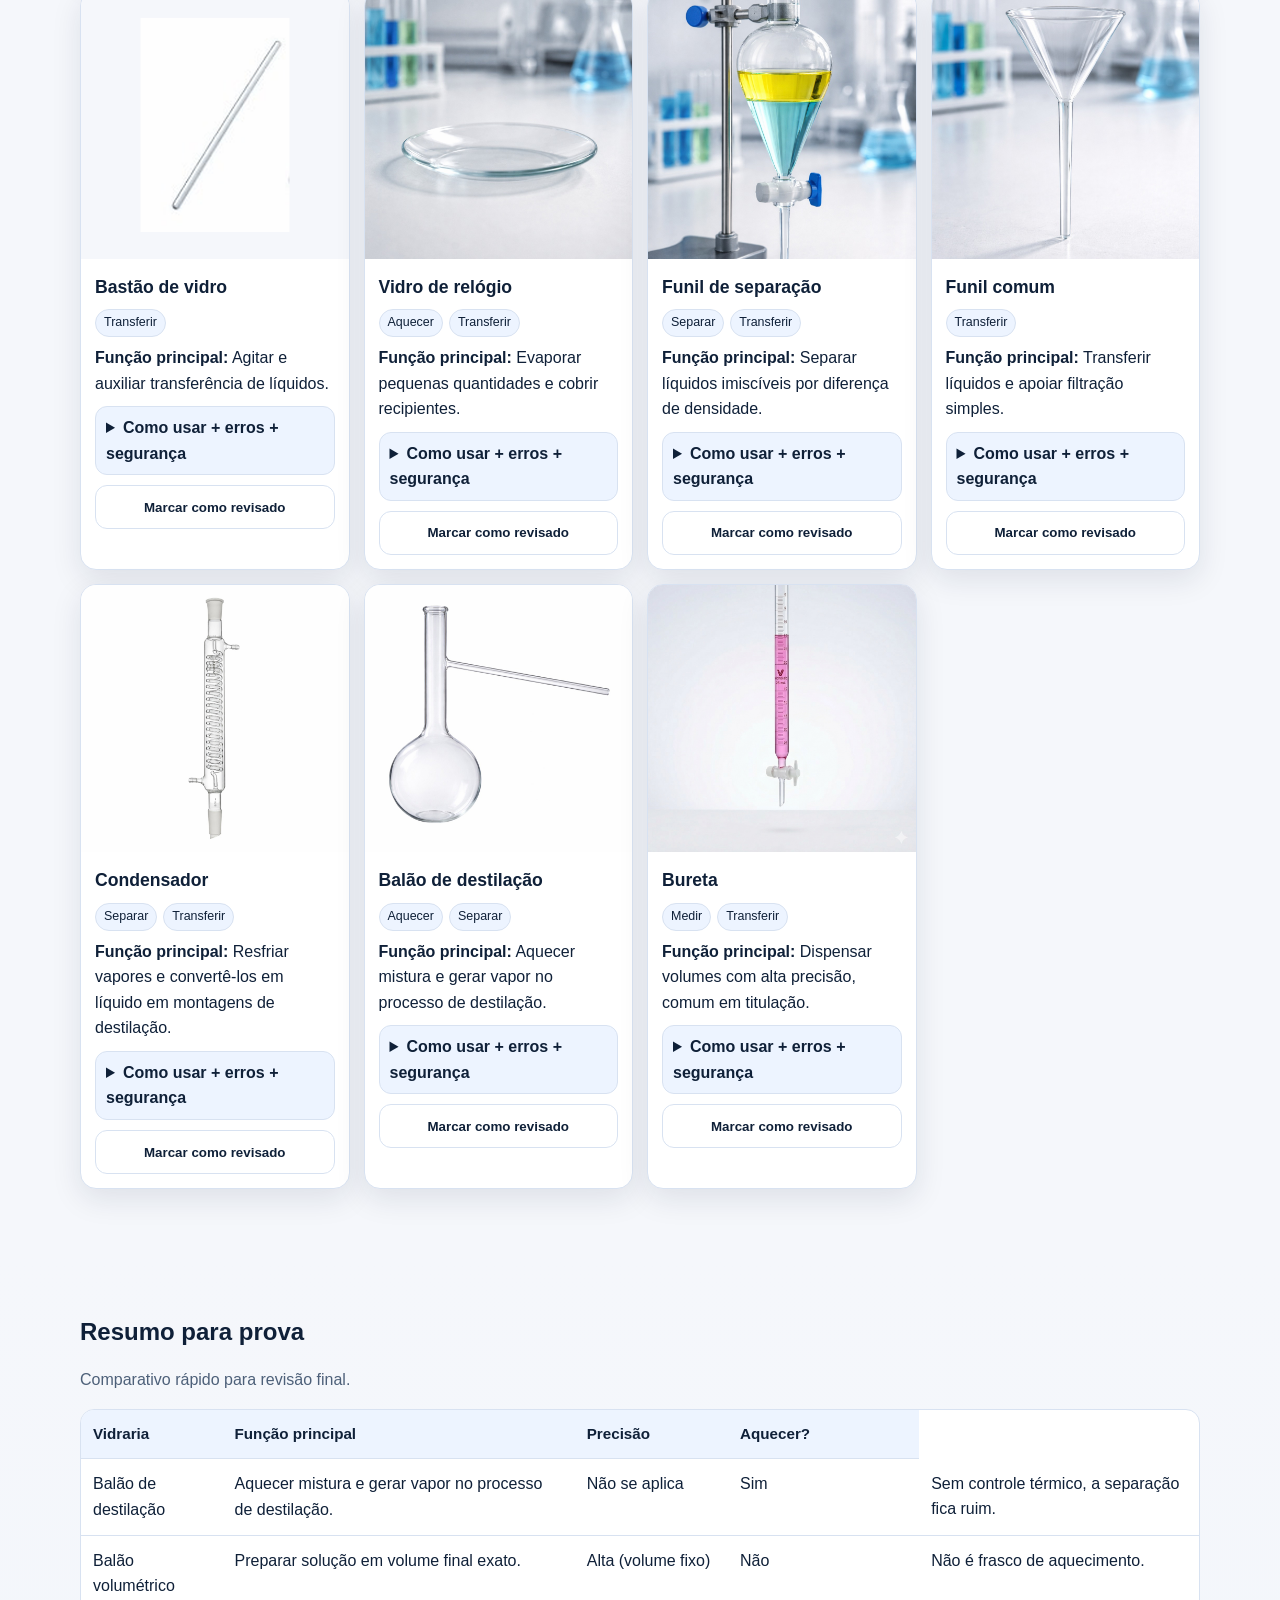
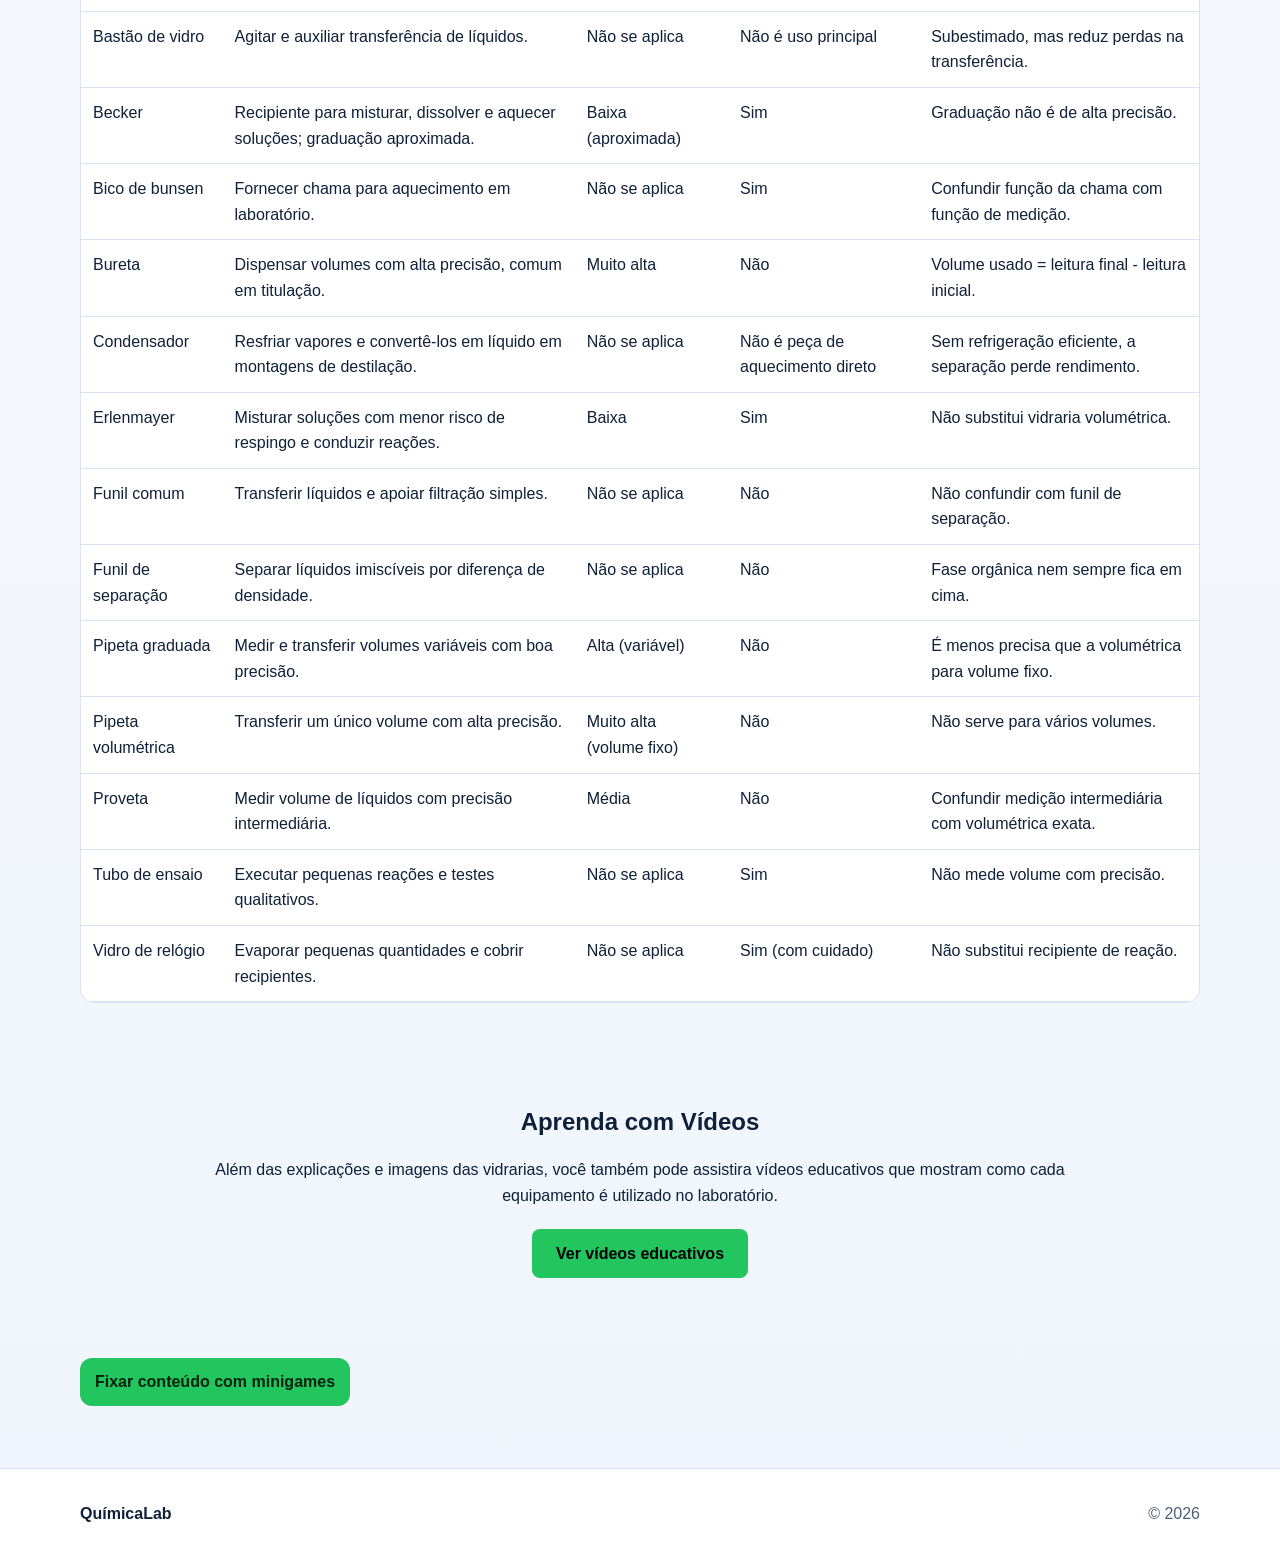
==== commit 4f8f1af3: "Update index.html" ====
--- a/index.html
+++ b/index.html
@@ -4,7 +4,7 @@
   <meta charset="UTF-8" />
   <meta name="viewport" content="width=device-width, initial-scale=1.0" />
   <meta name="description" content="QuímicaLab Layout 2 - estudo visual de vidrarias com foco em memorização ativa." />
-  <title>QuímicaLab • Layout 2</title>
+  <title>QuímicaLab</title>
   <link rel="stylesheet" href="assets/css/style.css" />
 </head>
 <body>
@@ -14,7 +14,7 @@
     <div class="container topbar-inner">
       <a class="brand" href="#inicio" aria-label="Ir para início">
         <span class="brand-dot" aria-hidden="true"></span>
-        <span>QuímicaLab</span>
+        <span>Projeot Química TDIC</span>
       </a>
 
       <nav aria-label="Navegação principal">
@@ -74,7 +74,6 @@
                 <th>Função principal</th>
                 <th>Precisão</th>
                 <th>Aquecer?</th>
-                <th>Pegadinha comum</th>
               </tr>
             </thead>
             <tbody id="summaryBody"></tbody>
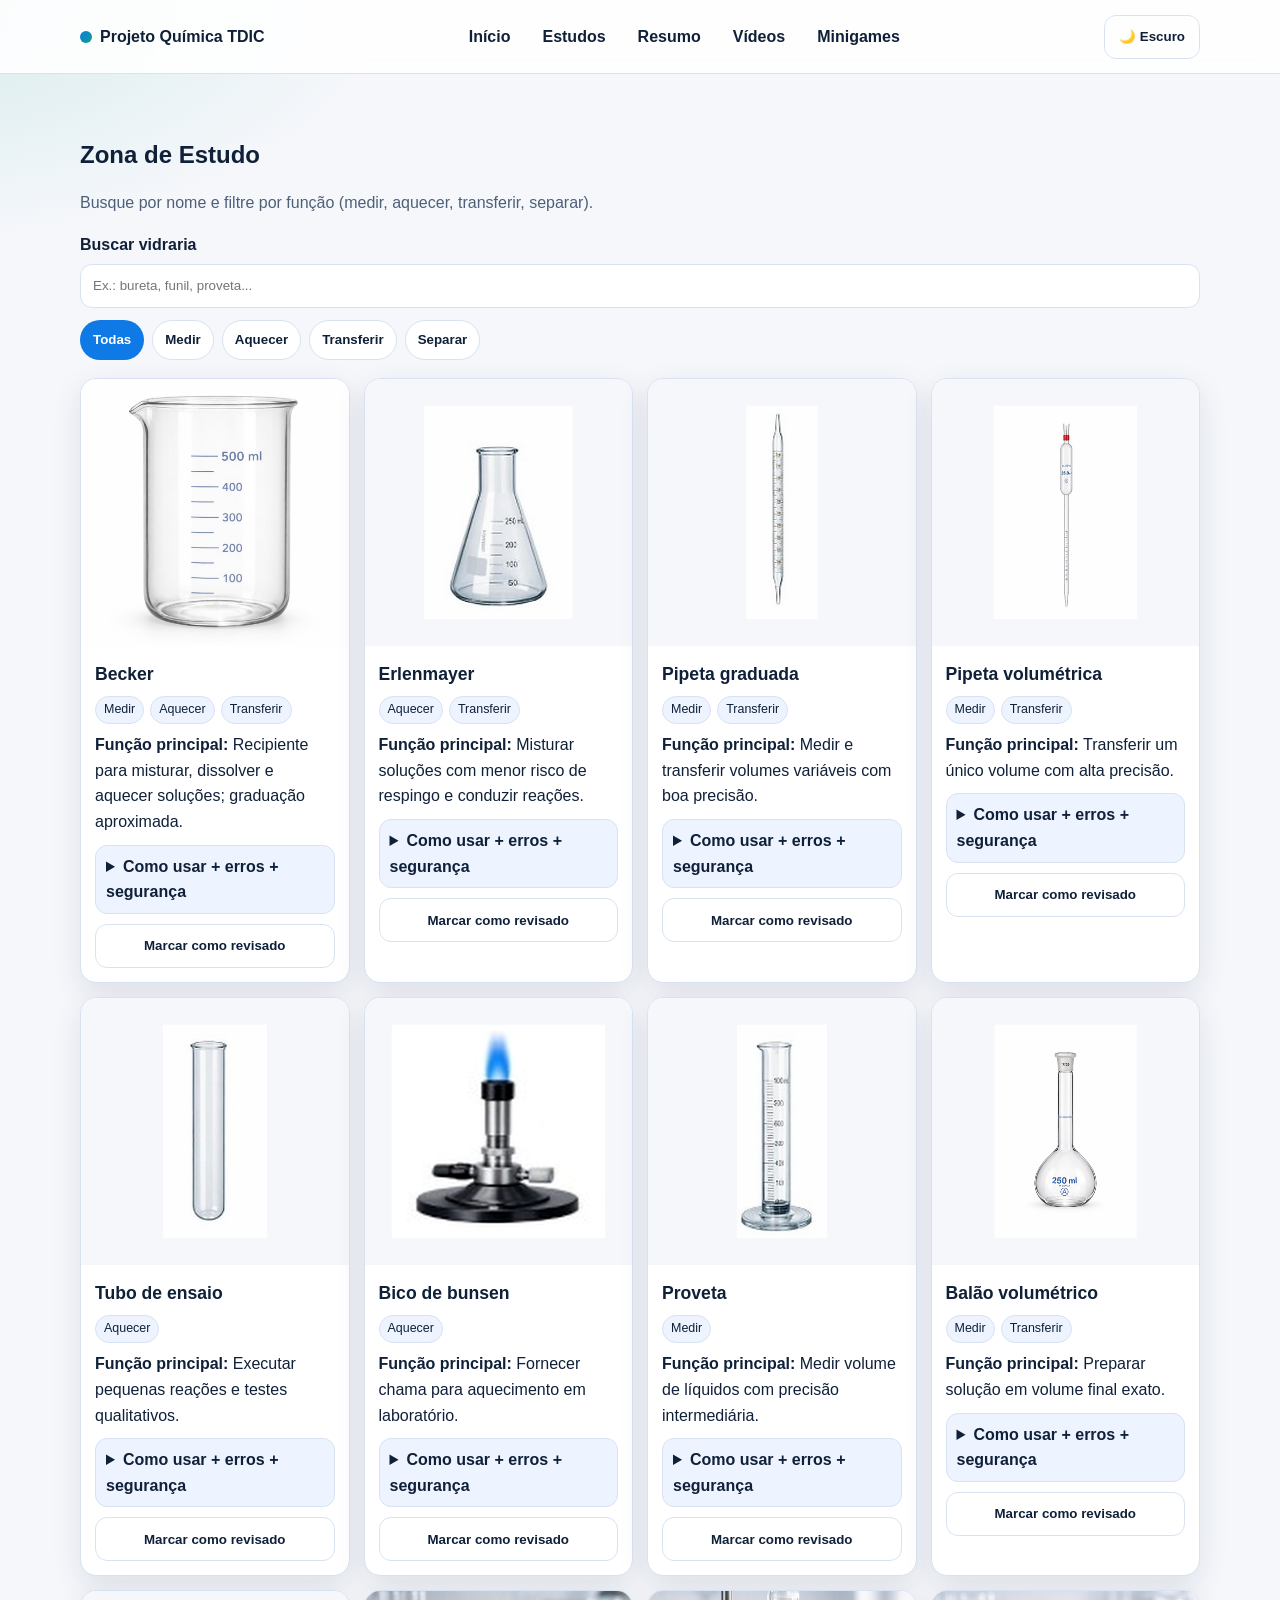
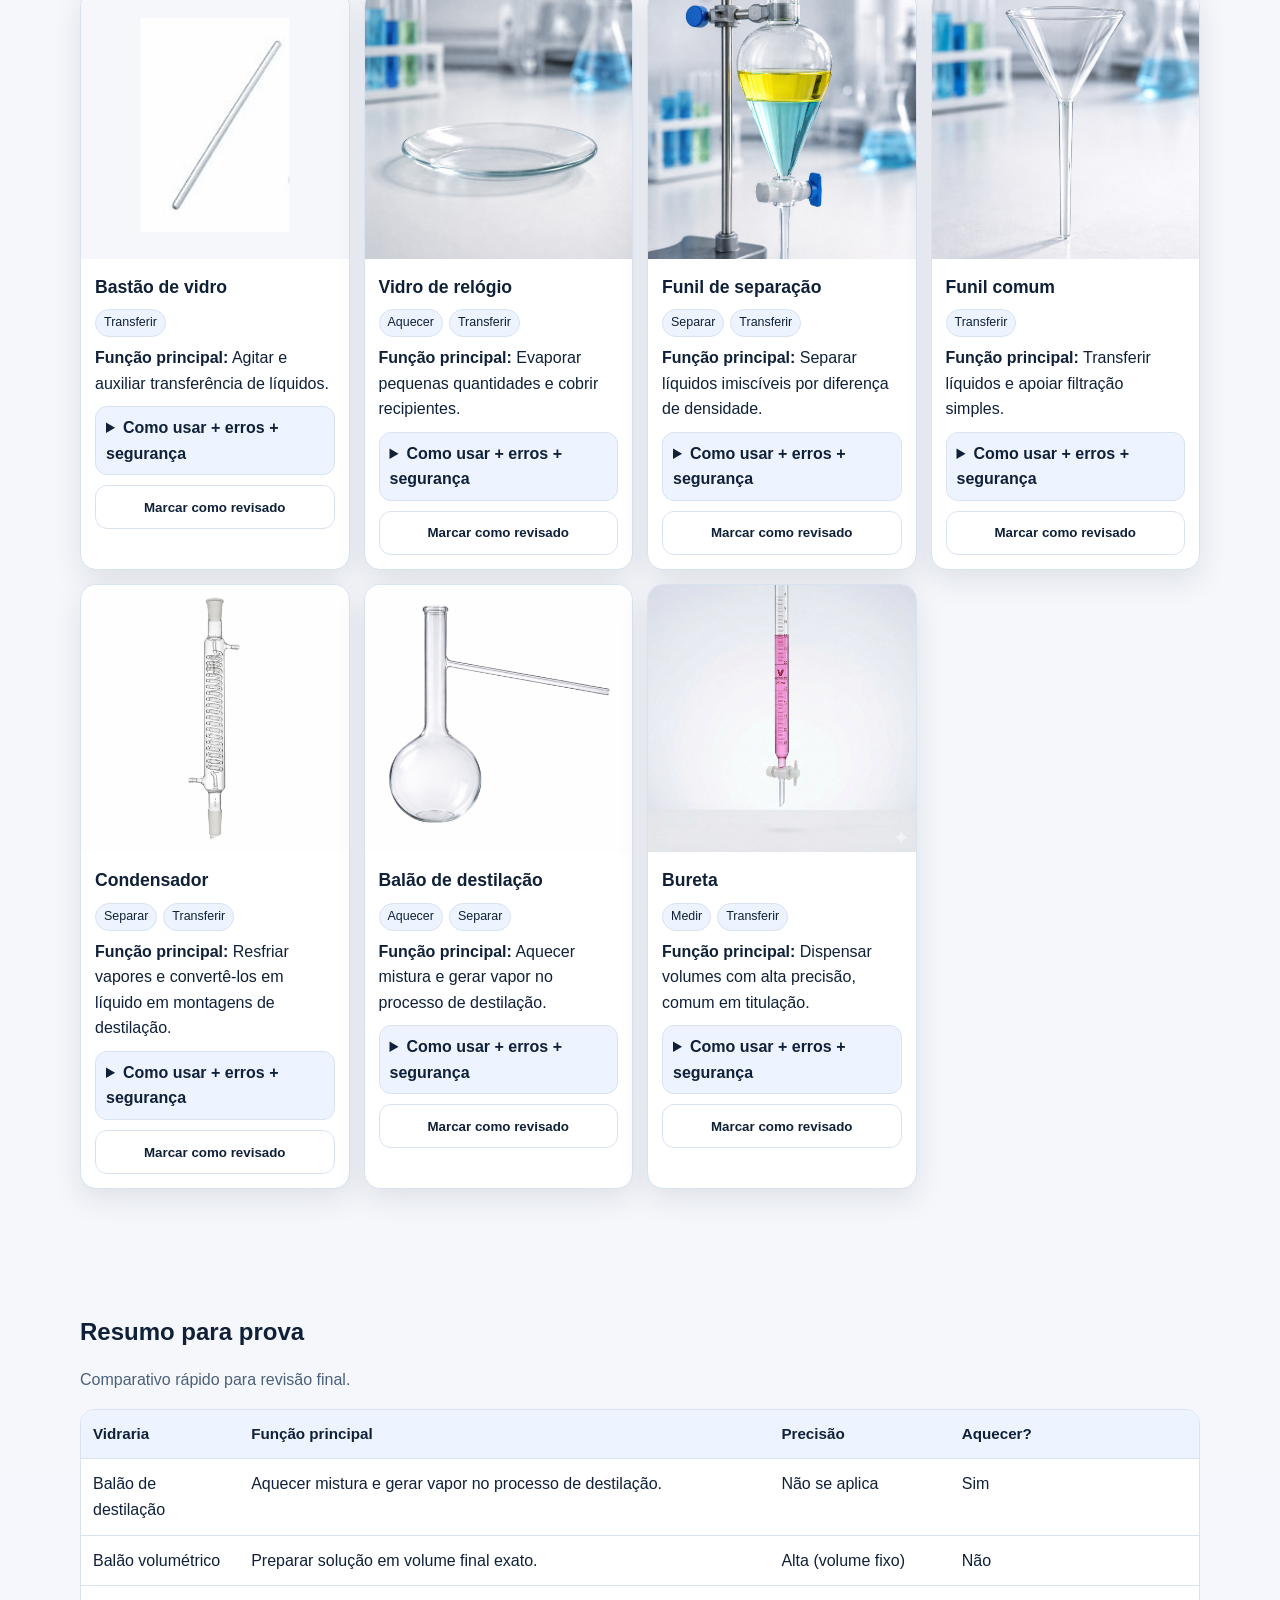
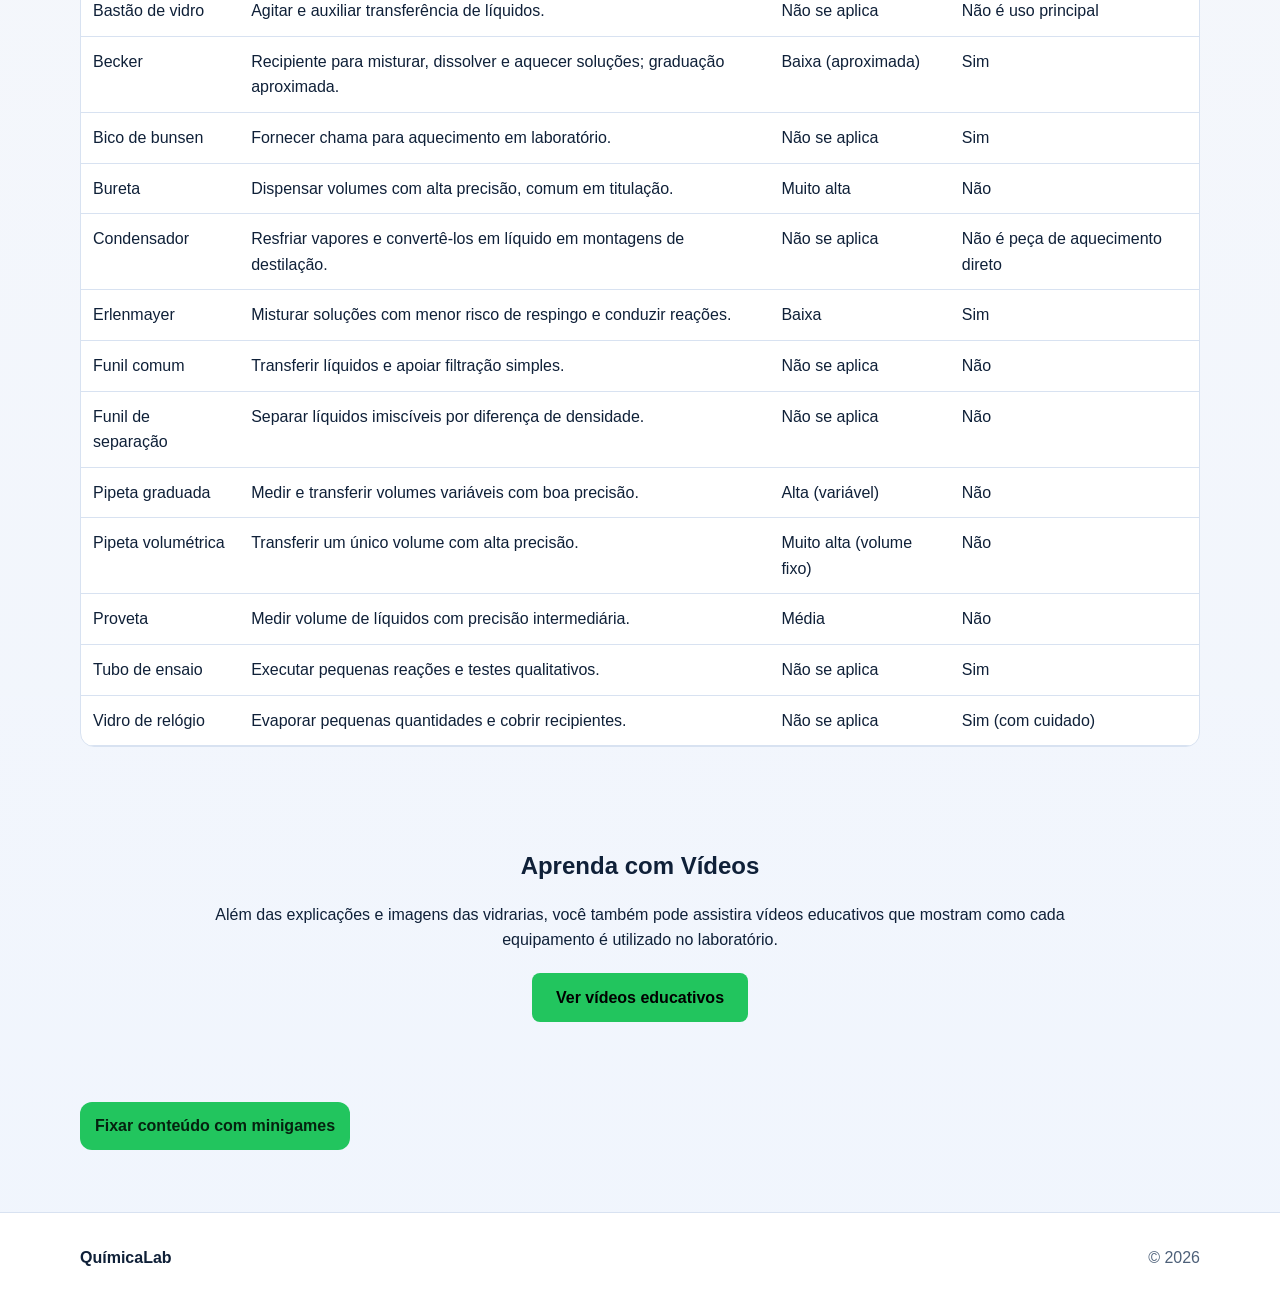
==== commit b3cc22be: "Update index.html" ====
--- a/index.html
+++ b/index.html
@@ -14,7 +14,7 @@
     <div class="container topbar-inner">
       <a class="brand" href="#inicio" aria-label="Ir para início">
         <span class="brand-dot" aria-hidden="true"></span>
-        <span>Projeot Química TDIC</span>
+        <span>Projeto Química TDIC</span>
       </a>
 
       <nav aria-label="Navegação principal">
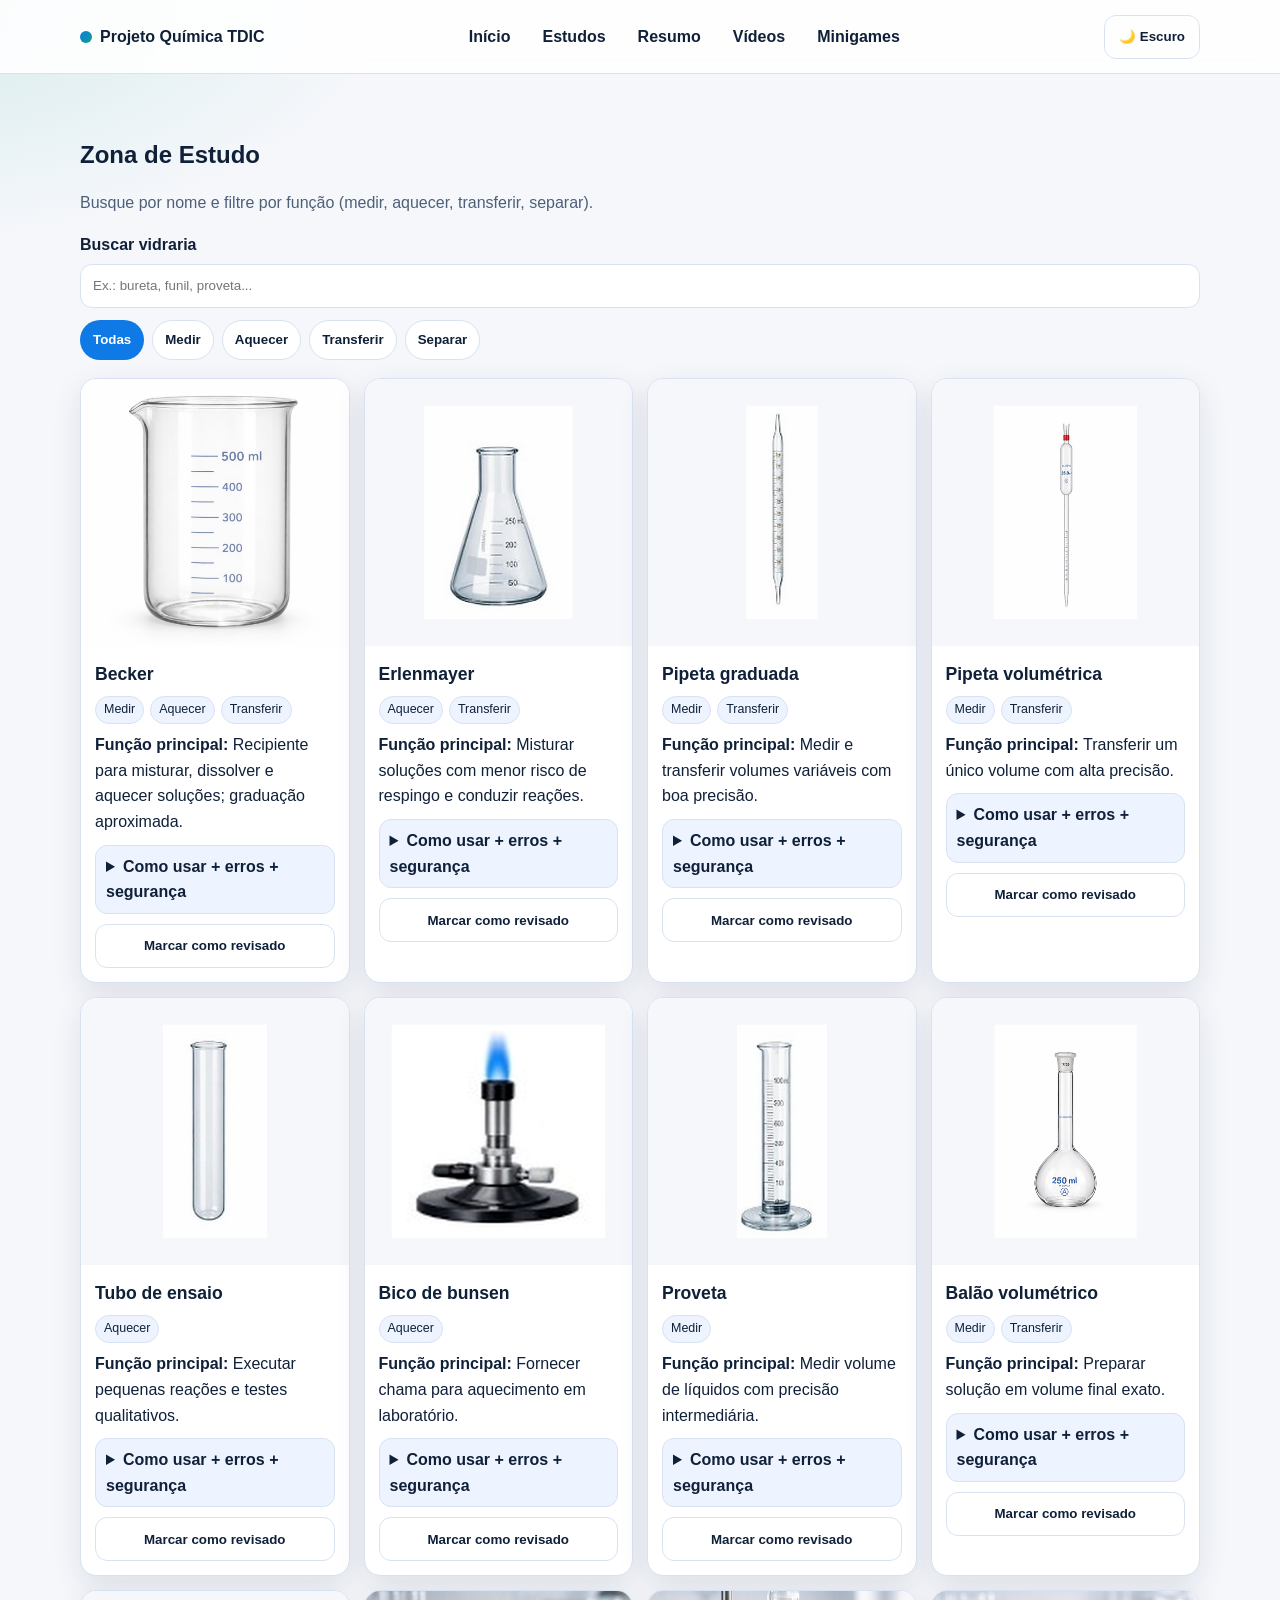
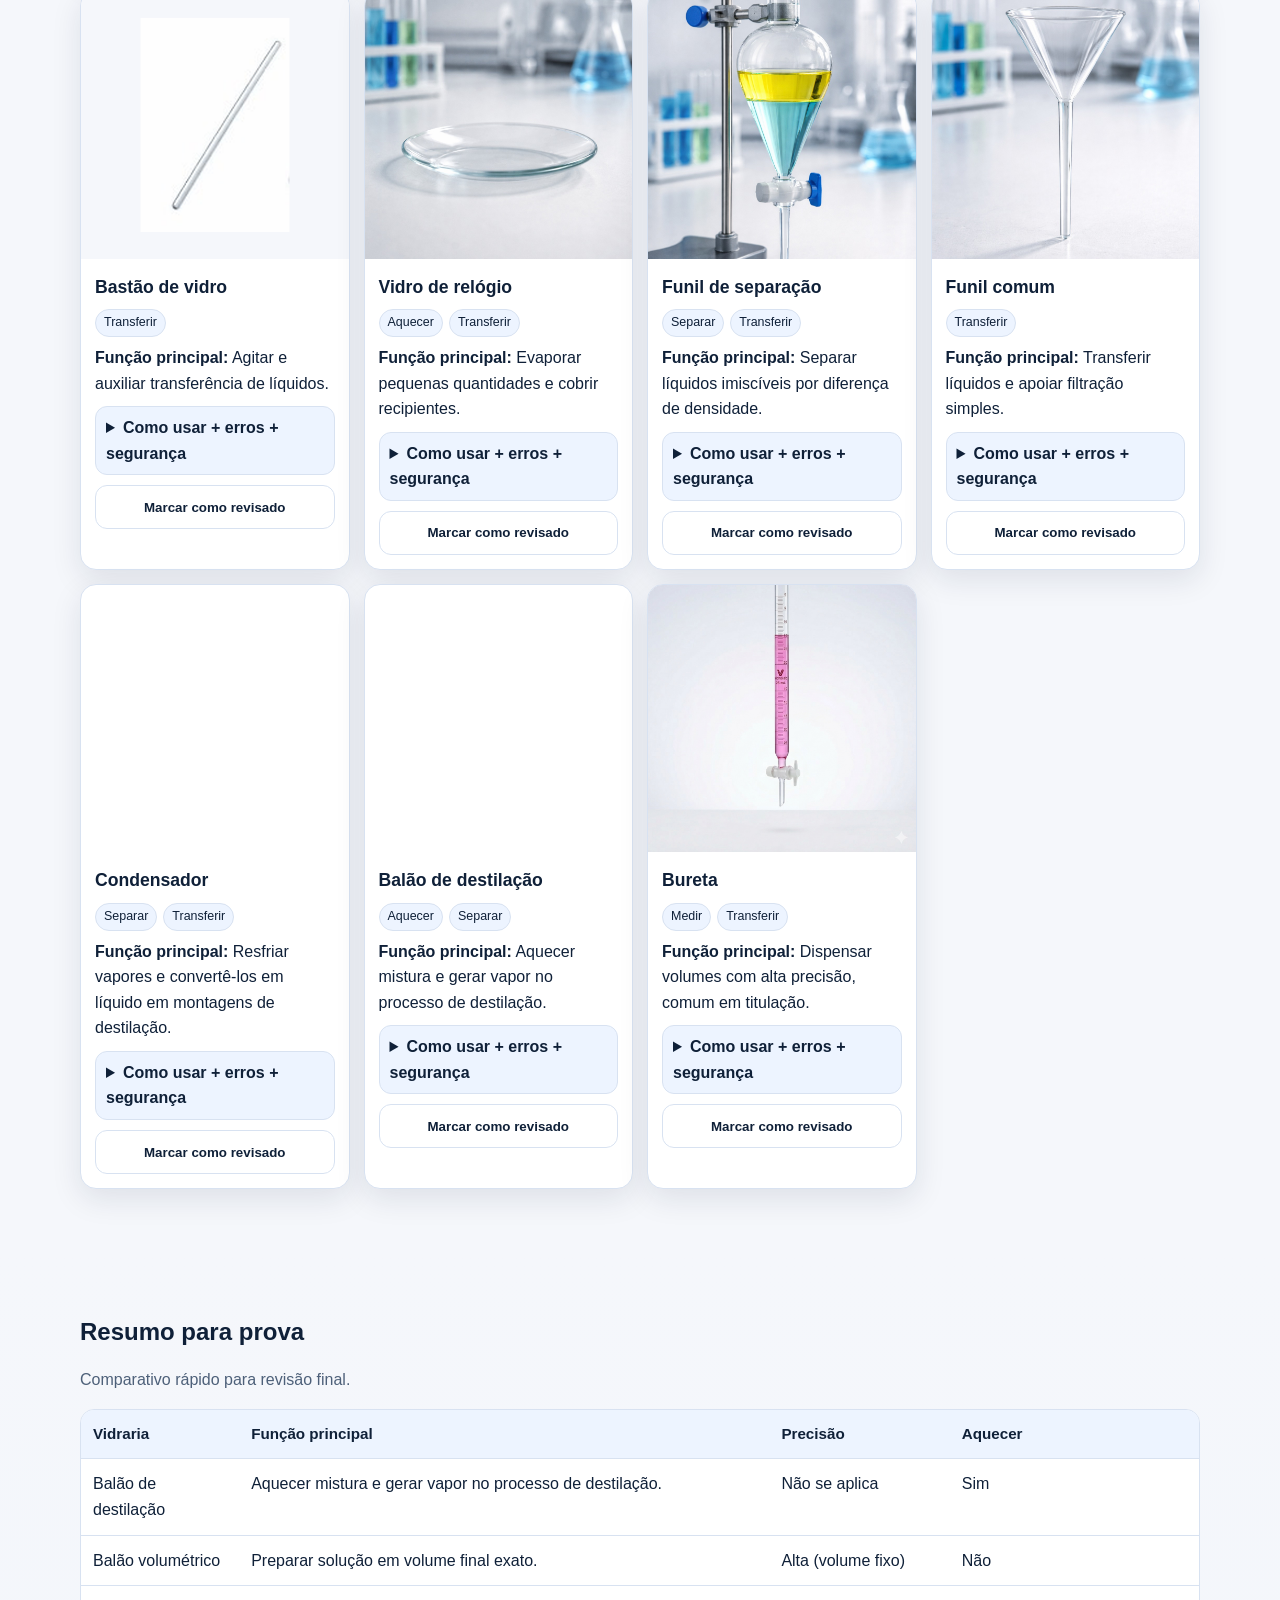
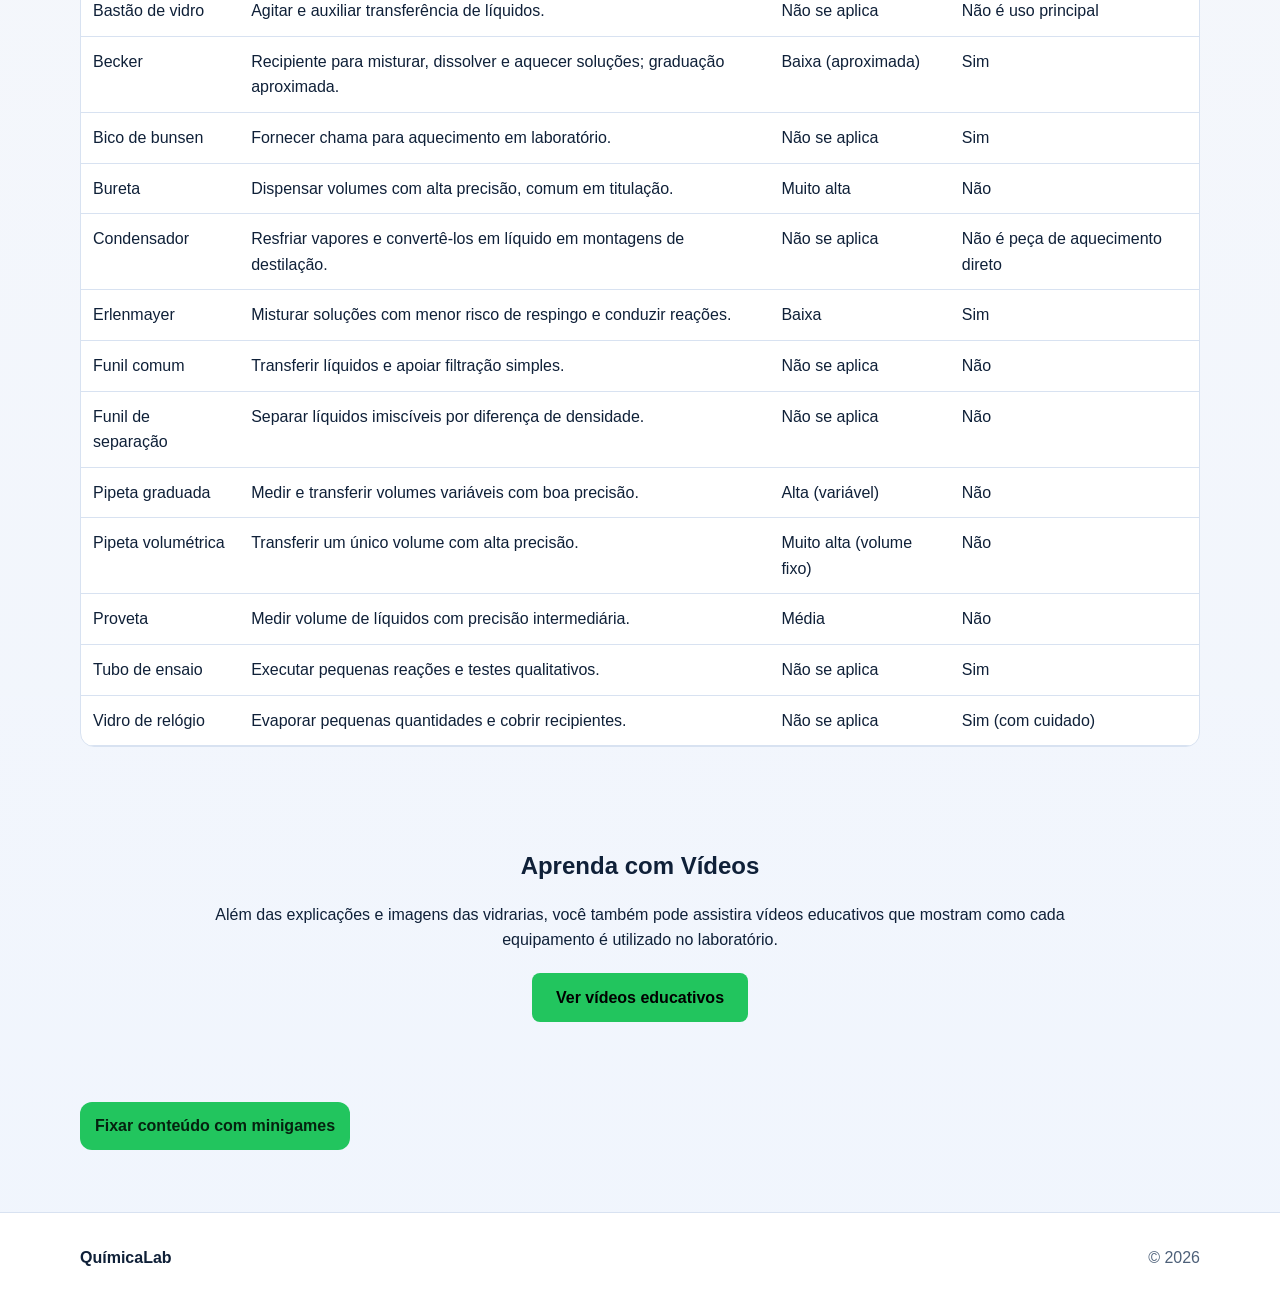
==== commit 0c911ea7: "Update index.html" ====
--- a/index.html
+++ b/index.html
@@ -73,7 +73,7 @@
                 <th>Vidraria</th>
                 <th>Função principal</th>
                 <th>Precisão</th>
-                <th>Aquecer?</th>
+                <th>Aquecer</th>
               </tr>
             </thead>
             <tbody id="summaryBody"></tbody>
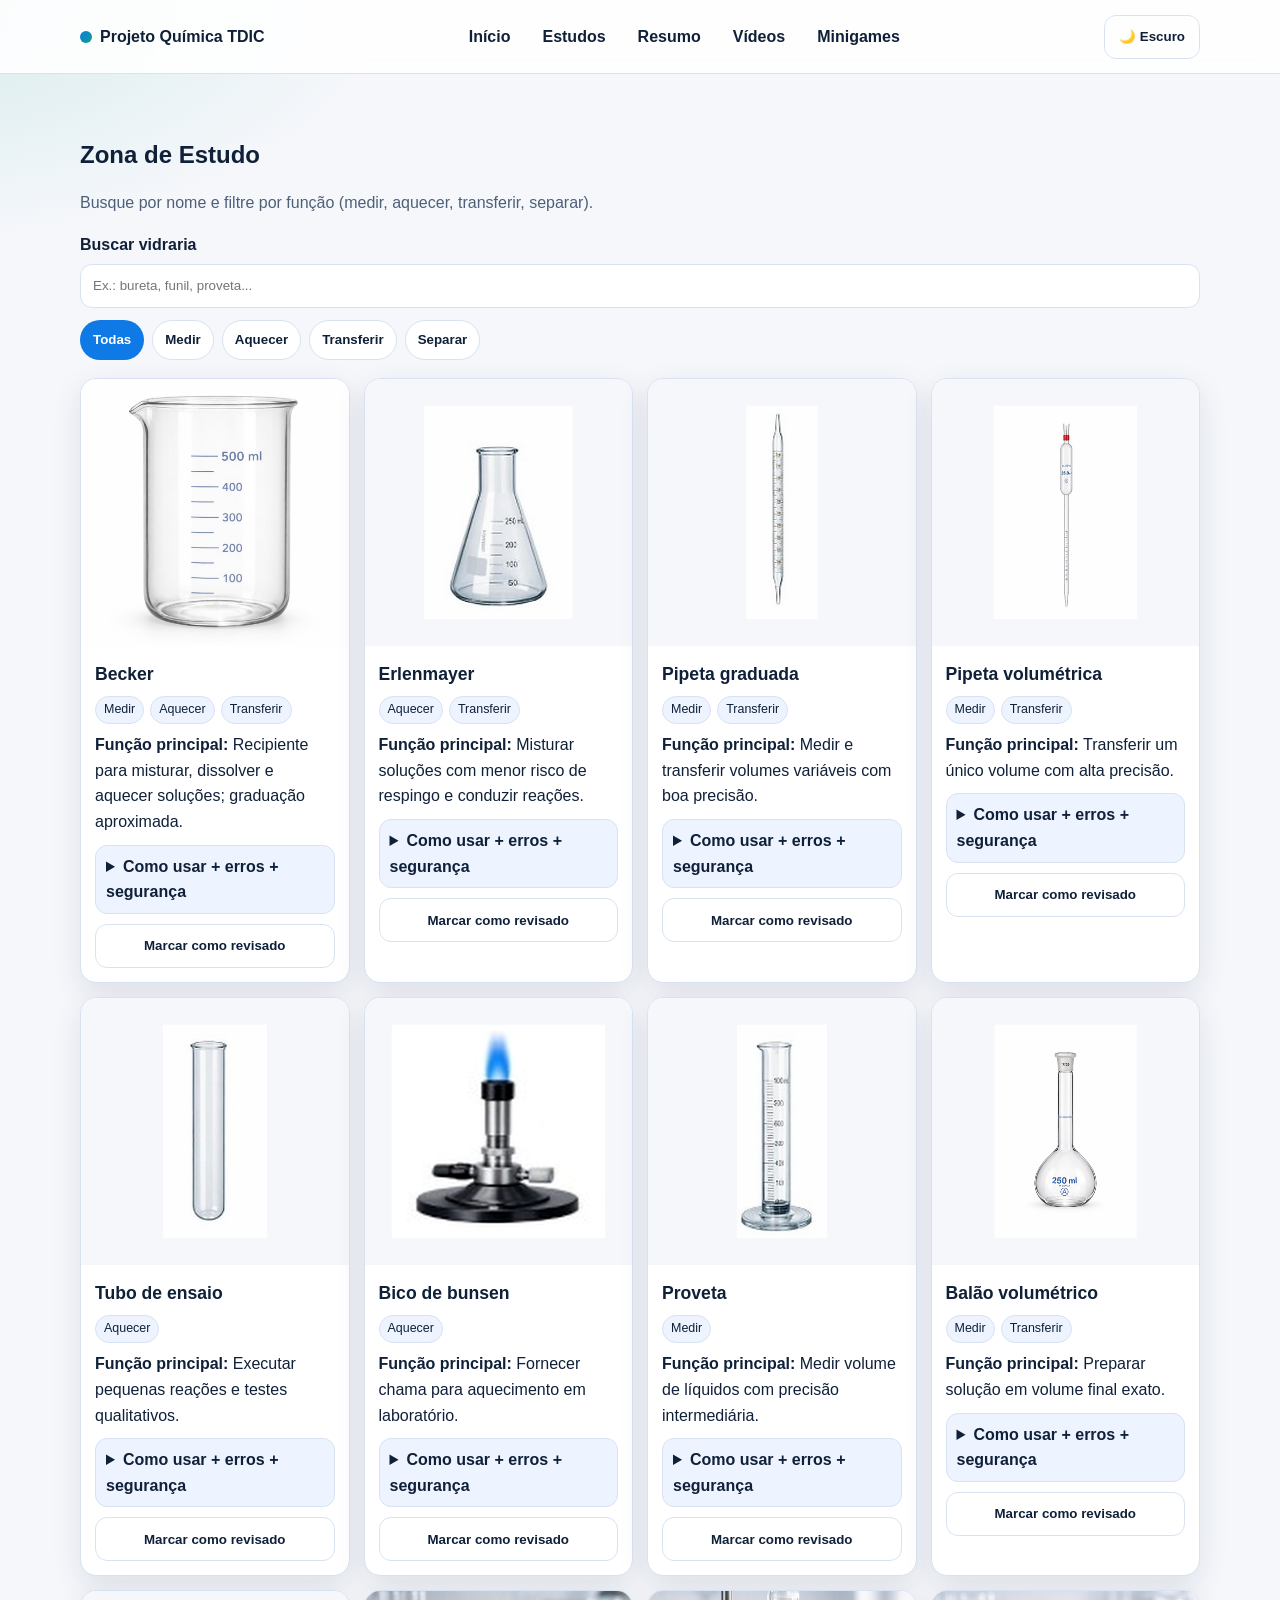
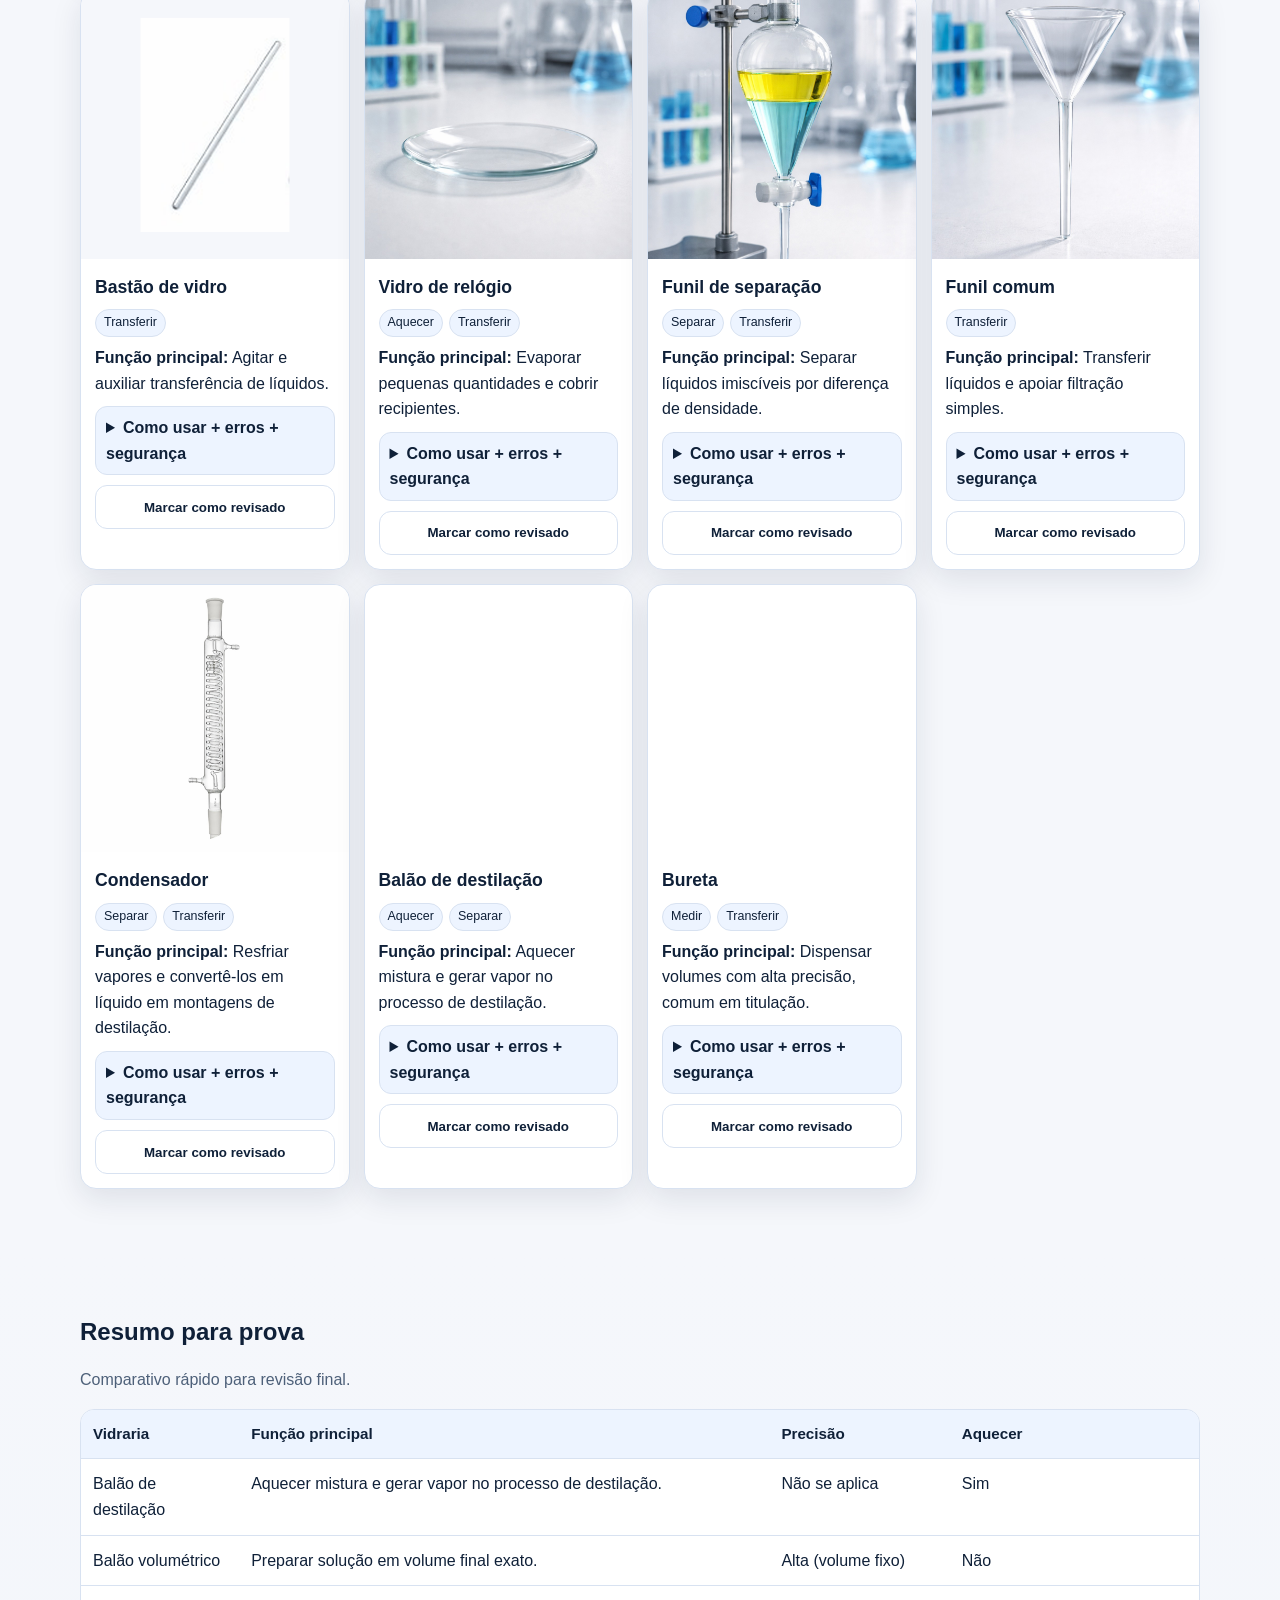
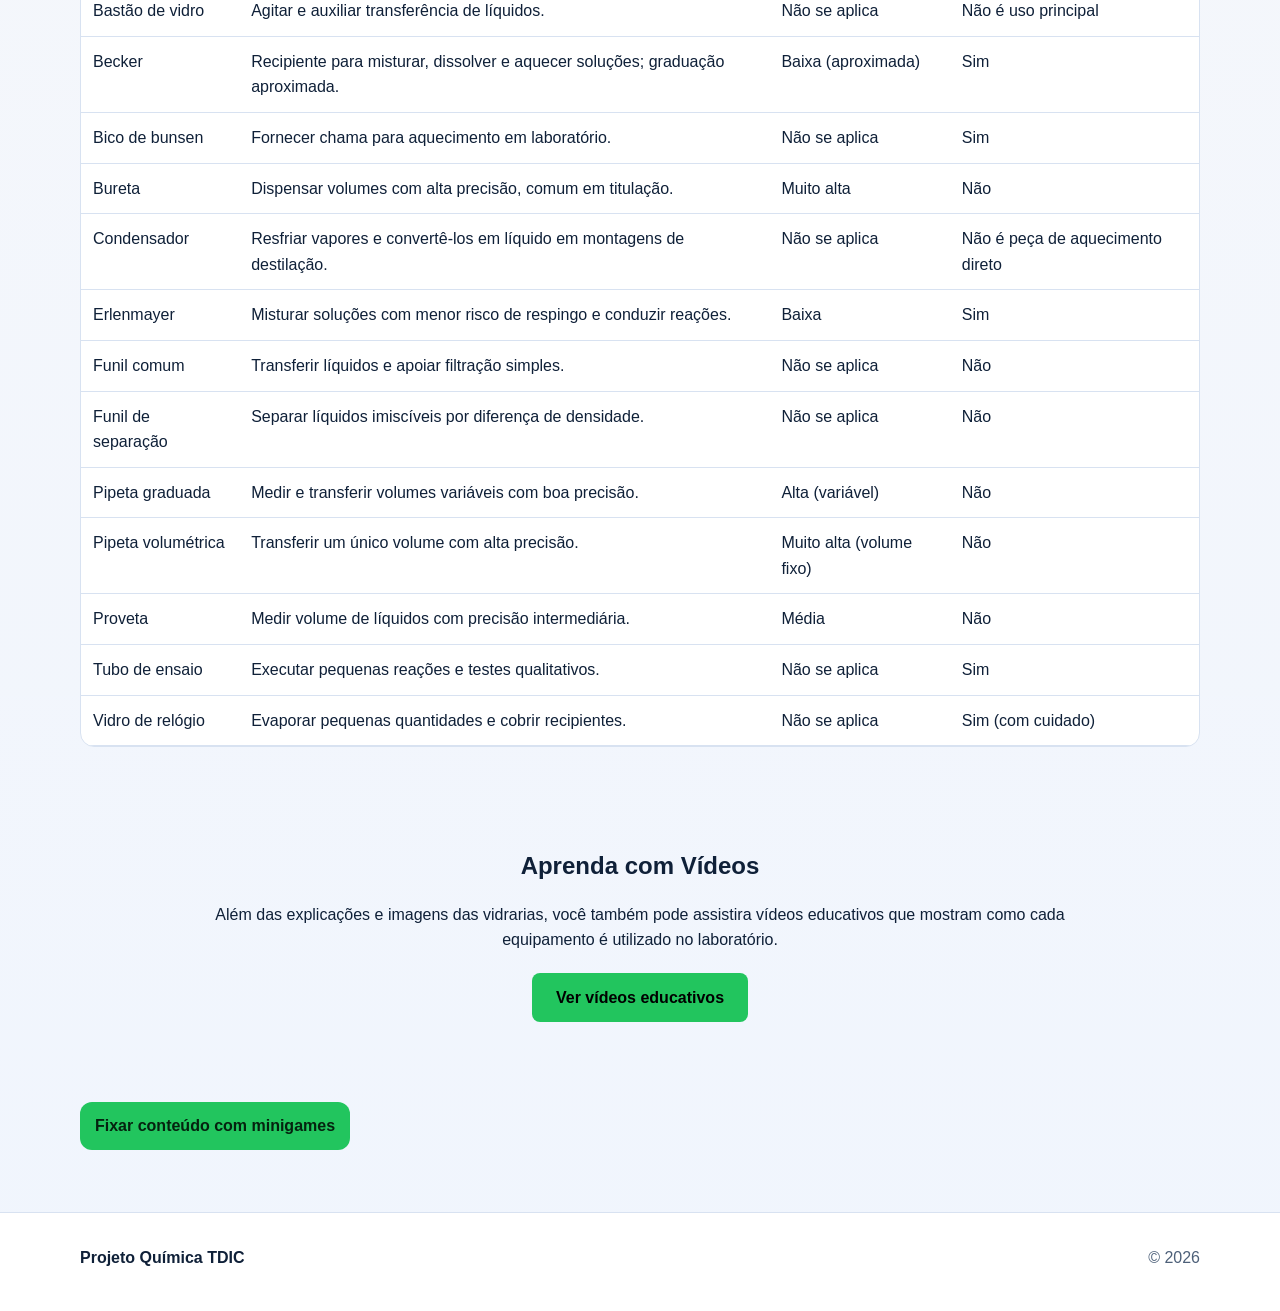
==== commit 288448dd: "Update index.html" ====
--- a/index.html
+++ b/index.html
@@ -95,7 +95,7 @@
 
   <footer class="footer">
     <div class="container footer-inner">
-      <p><strong>QuímicaLab</strong></p>
+      <p><strong>Projeto Química TDIC</strong></p>
       <p class="muted">© <span id="year"></span></p>
     </div>
   </footer>
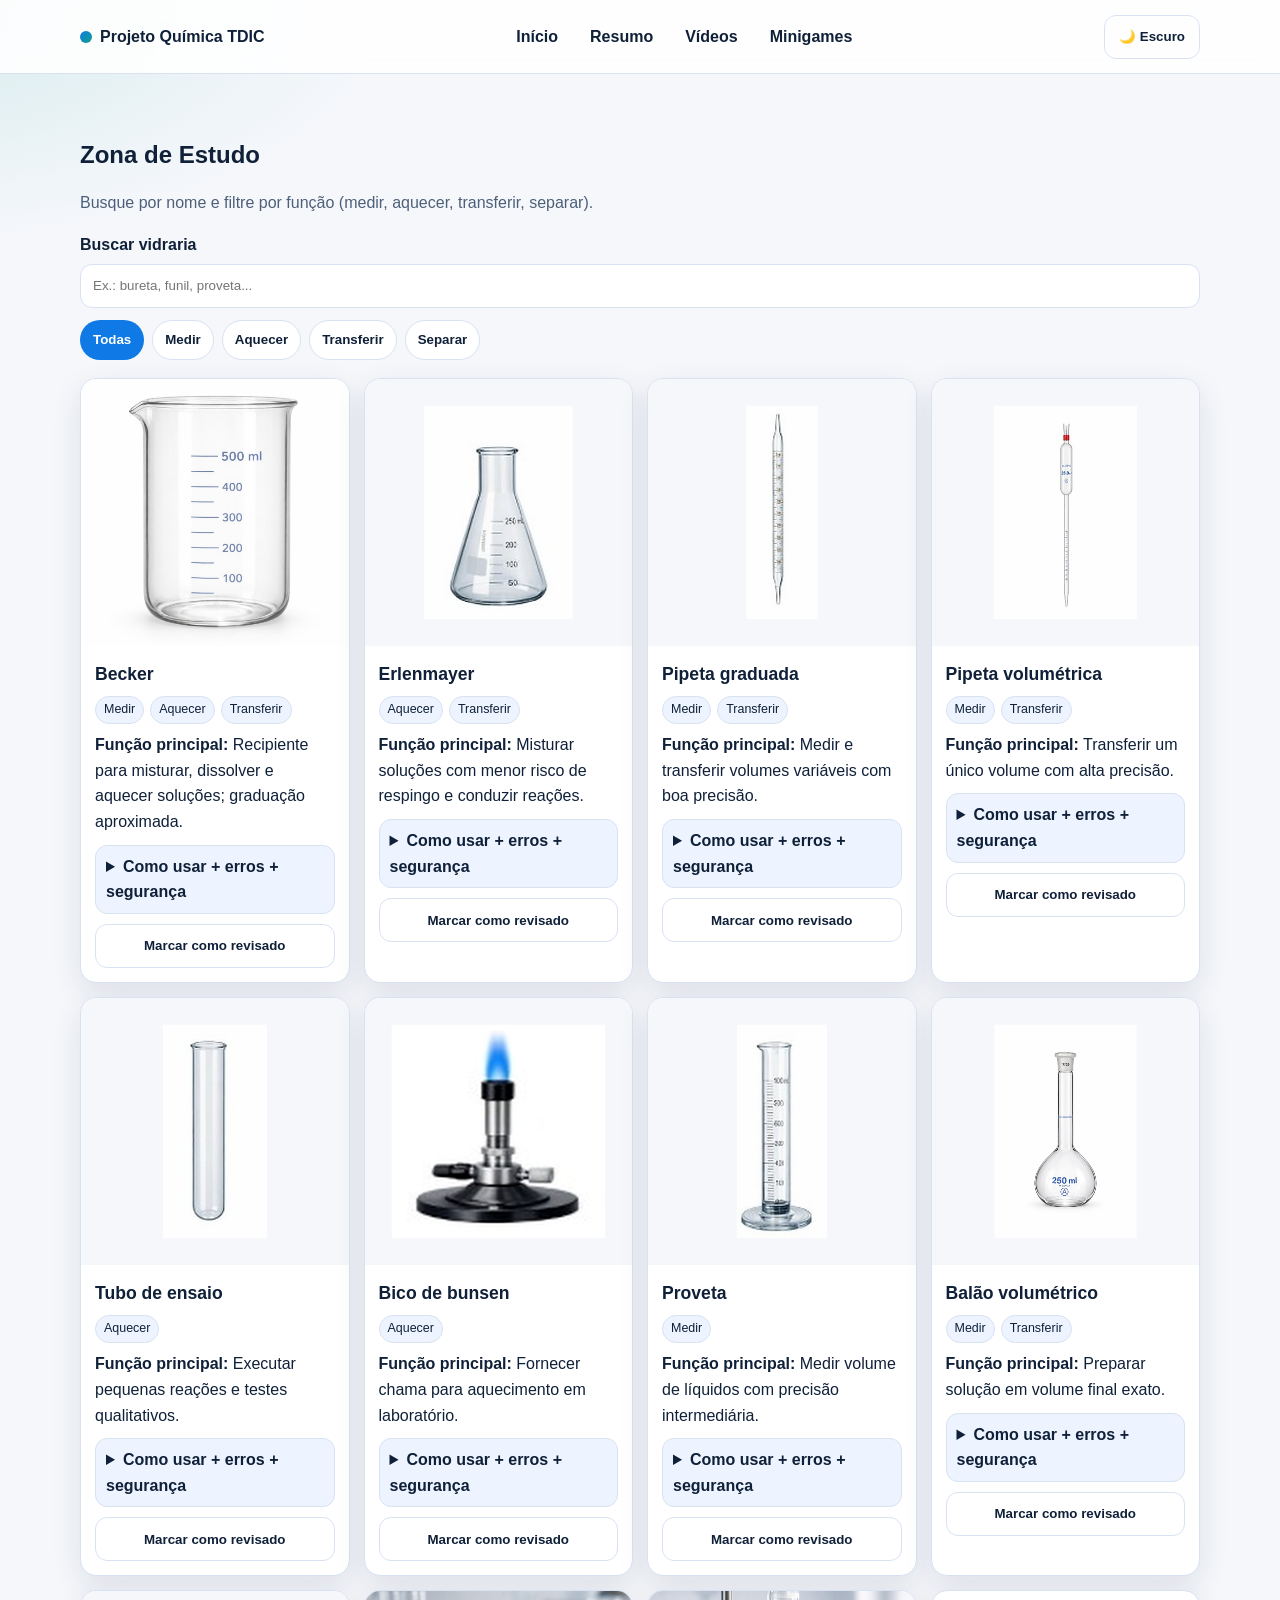
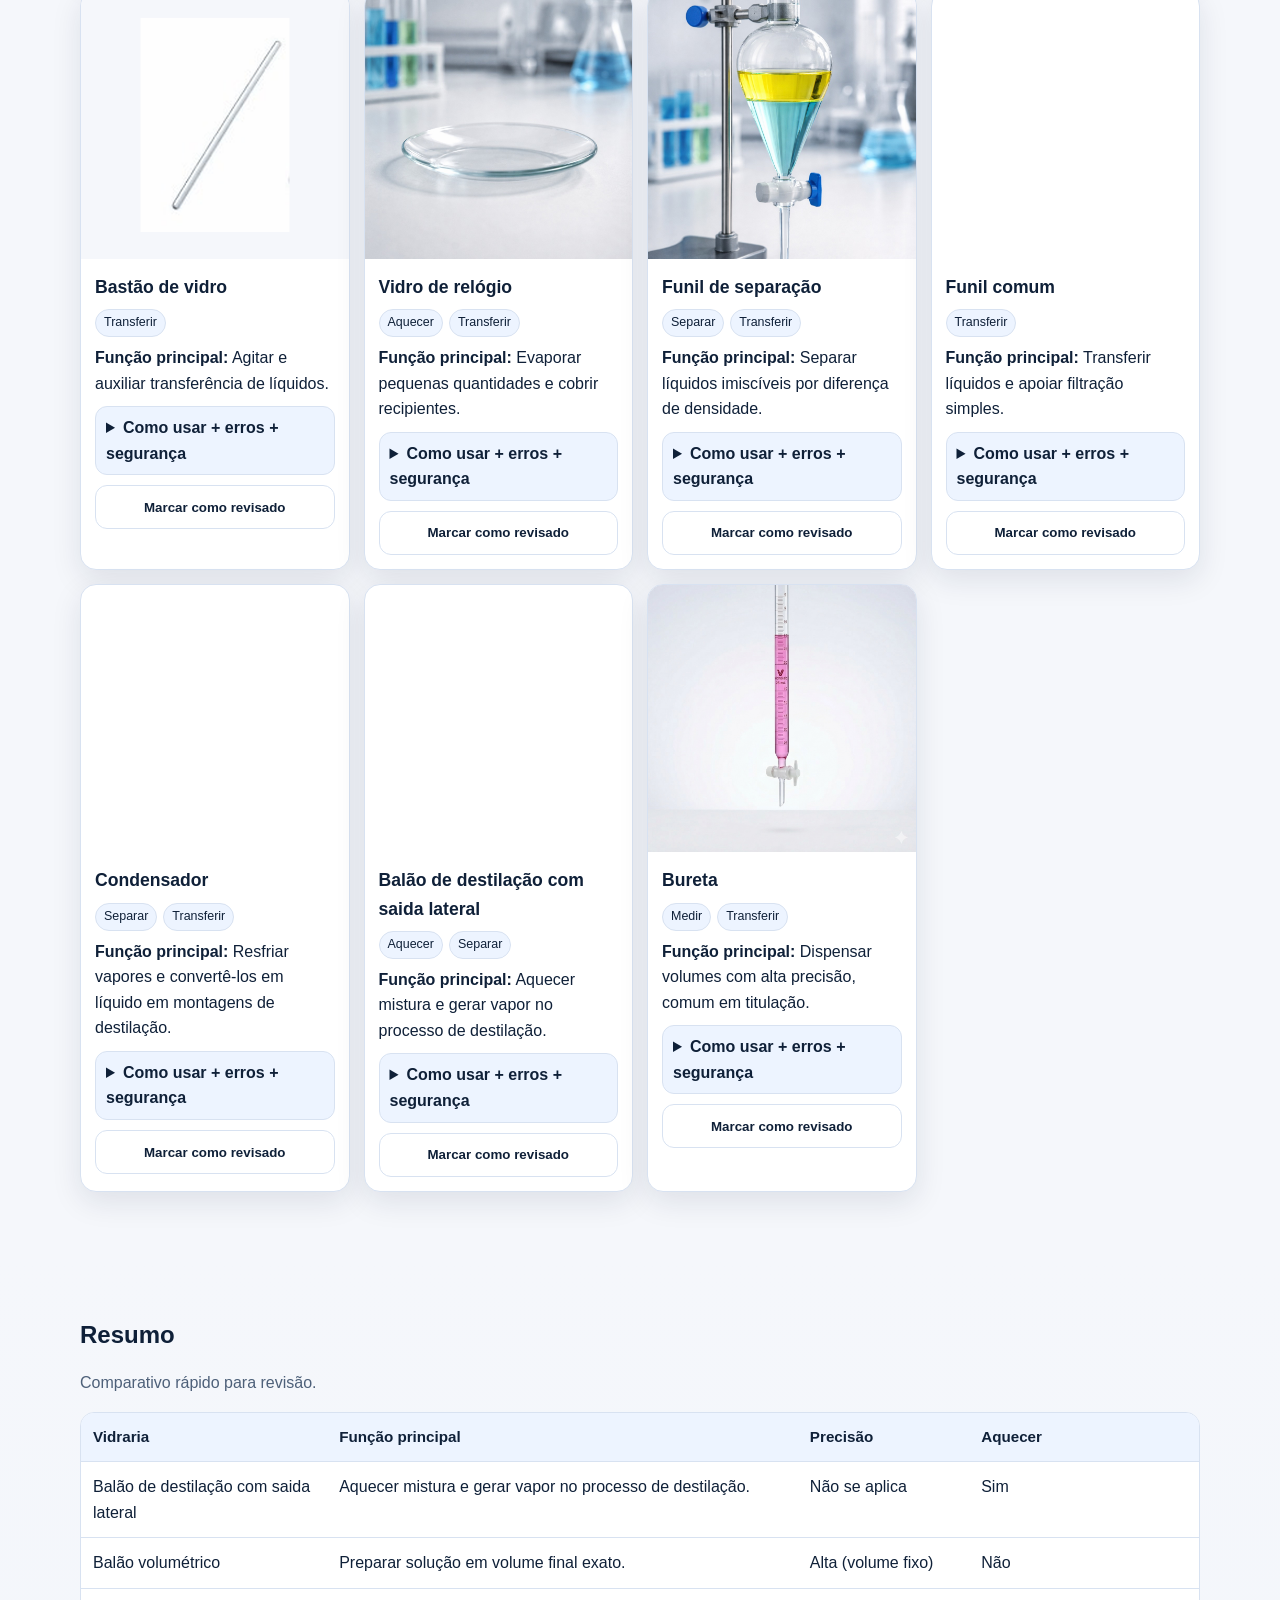
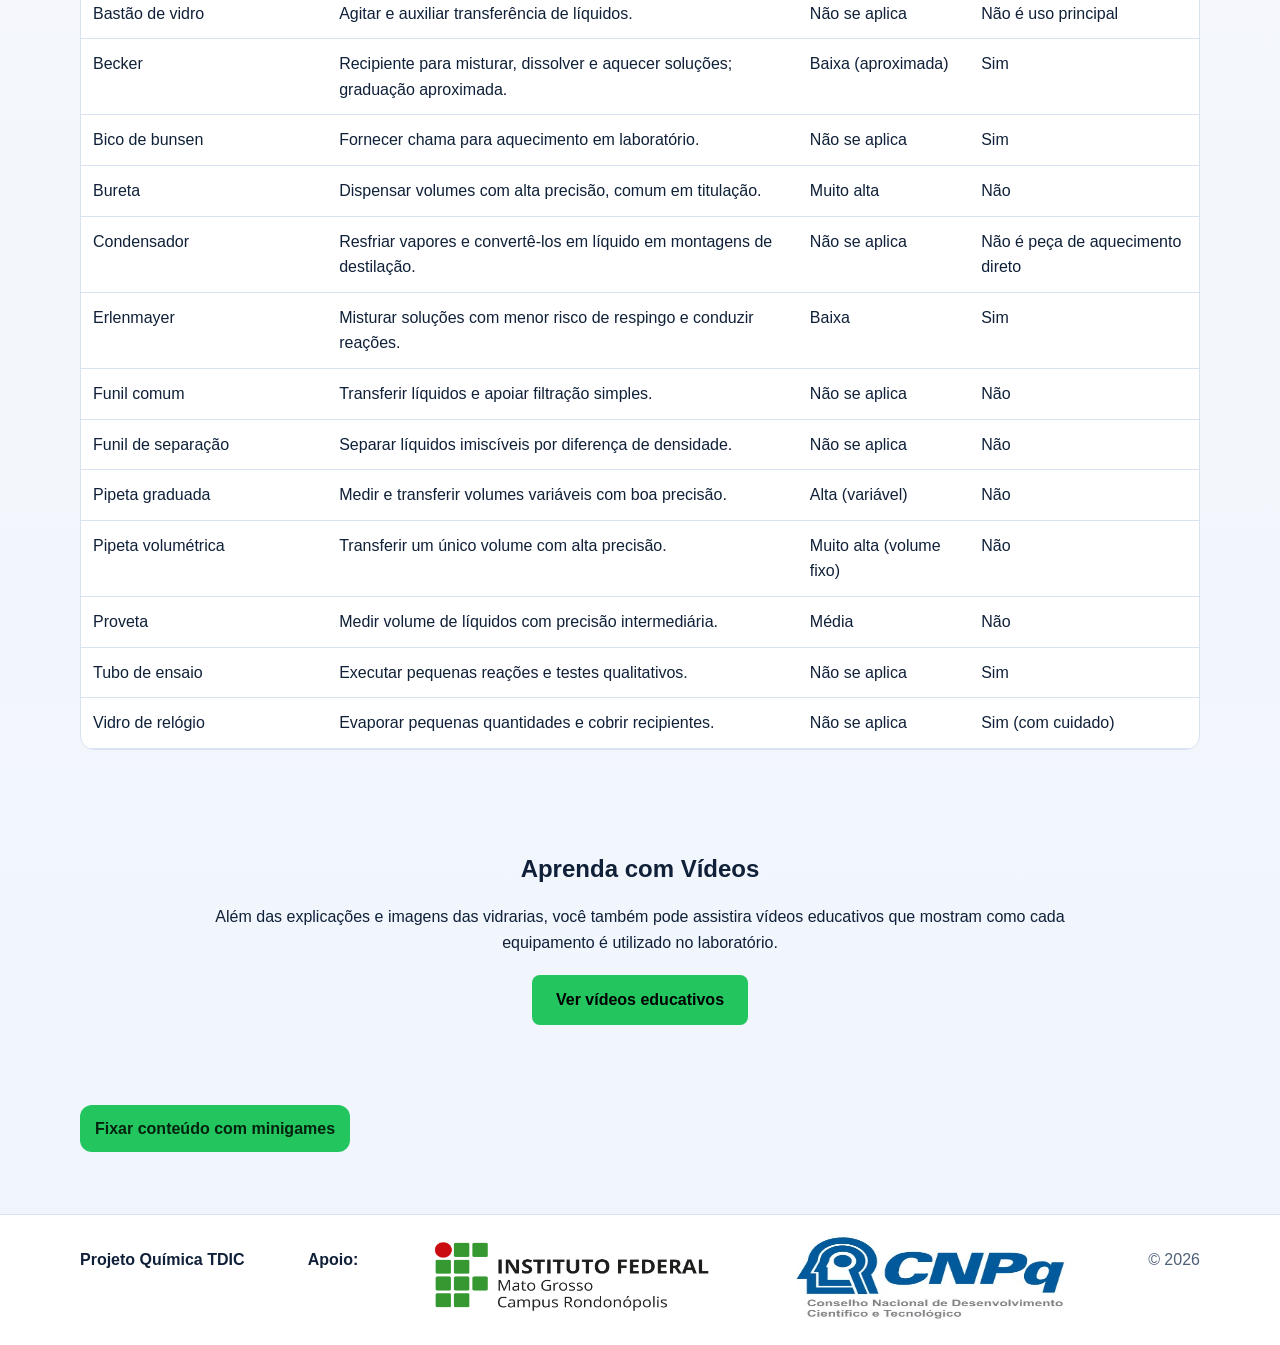
==== commit 63af211b: "Add files via upload" ====
--- a/index.html
+++ b/index.html
@@ -20,7 +20,6 @@
       <nav aria-label="Navegação principal">
         <ul class="nav">
           <li><a href="#inicio">Início</a></li>
-          <li><a href="#estudo">Estudos</a></li>
           <li><a href="#resumo">Resumo</a></li>
           <li><a href="videos.html">Vídeos</a></li>
           <li><a href="minigames.html">Minigames</a></li>
@@ -62,8 +61,8 @@
     <section id="resumo" class="section alt">
       <div class="container">
         <div class="section-head">
-          <h2>Resumo para prova</h2>
-          <p class="muted">Comparativo rápido para revisão final.</p>
+          <h2>Resumo</h2>
+          <p class="muted">Comparativo rápido para revisão.</p>
         </div>
 
         <div class="table-wrap">
@@ -96,6 +95,9 @@
   <footer class="footer">
     <div class="container footer-inner">
       <p><strong>Projeto Química TDIC</strong></p>
+      <p><strong>Apoio:</strong></p>
+      <img src="assets/img/IFMTLogo.png" alt="Descrição da imagem" width="300px" height="90px">
+      <img src="assets/img/CNPq.jpeg" alt="Descrição da imagem" width="300px" height="90px">
       <p class="muted">© <span id="year"></span></p>
     </div>
   </footer>
